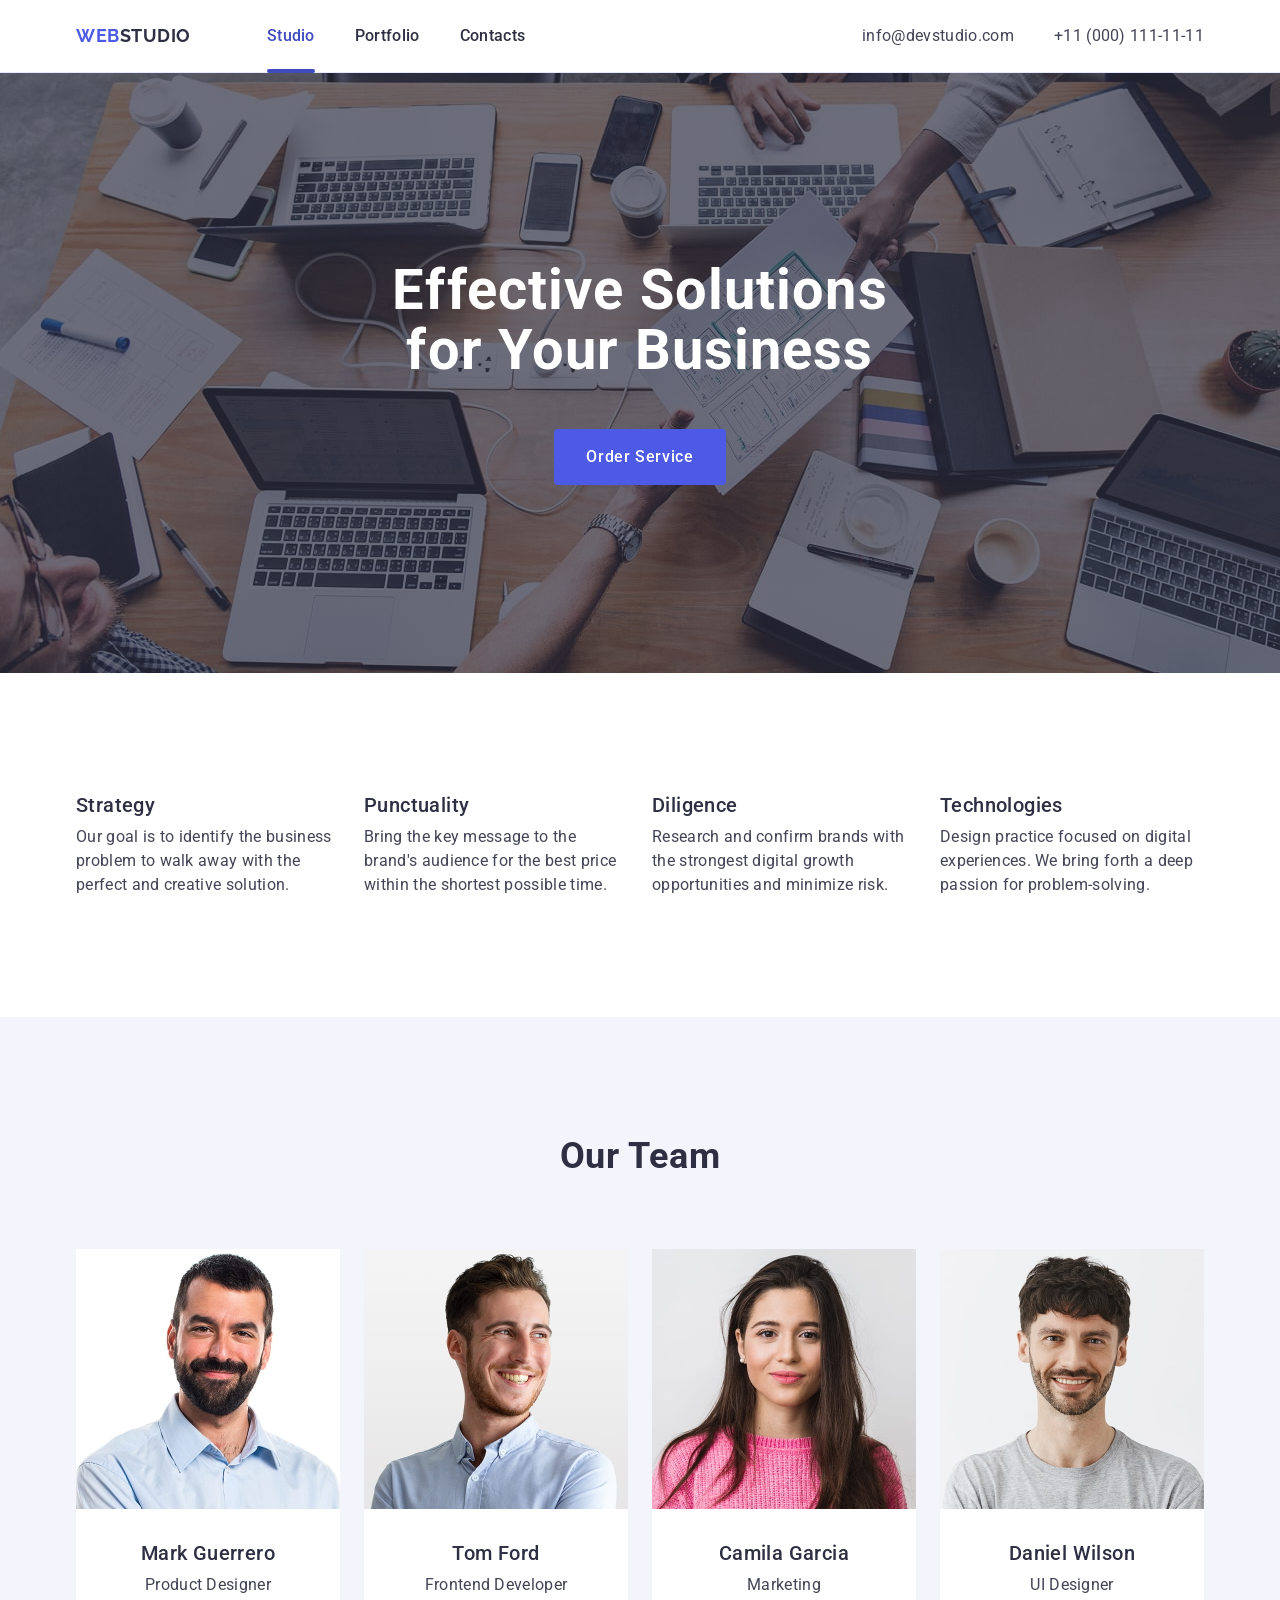
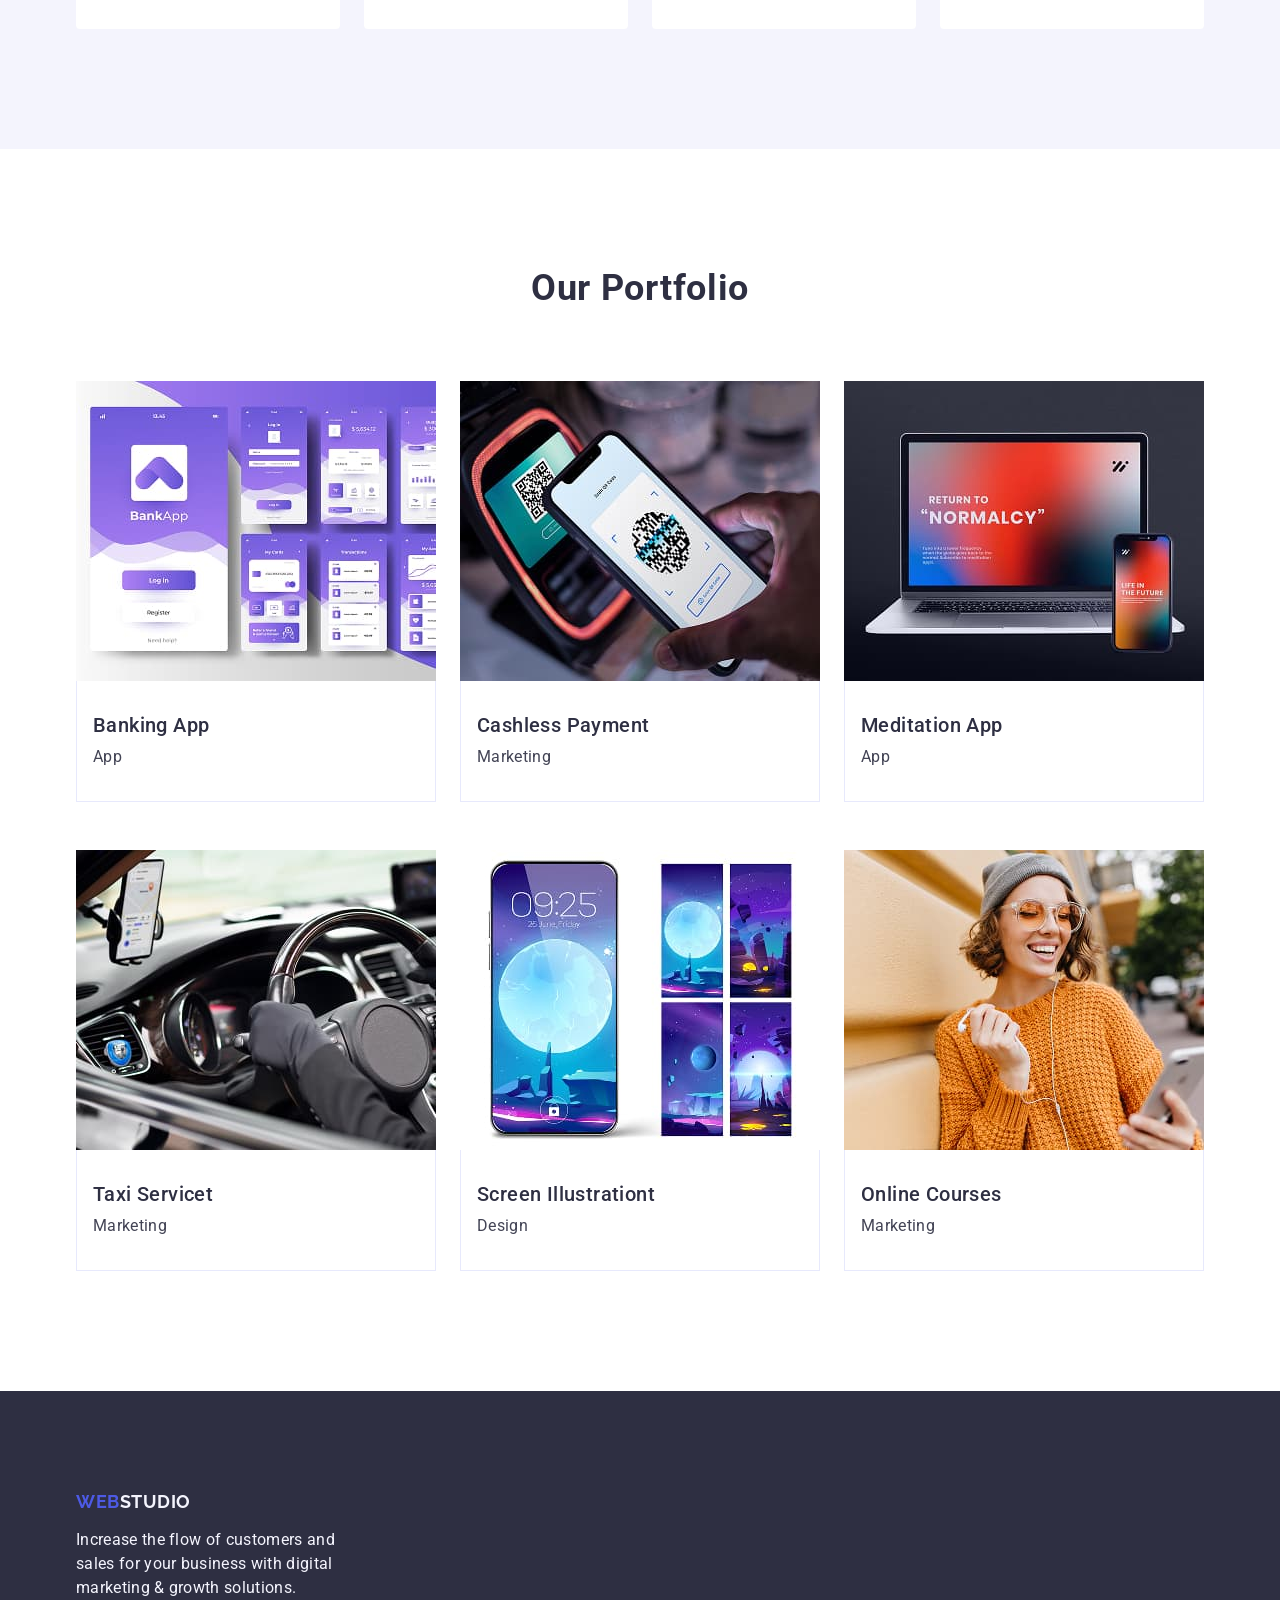
==== index.html @ ba32d8e4 "fix: real trigger for build" ====
<!doctype html>
<html lang="en">
  <head>
    <meta charset="UTF-8" />
    <meta name="viewport" content="width=device-width, initial-scale=1.0" />
    <title>WebStudio</title>
    <!-- modern-normalize -->
    <link
      rel="stylesheet"
      href="https://cdnjs.cloudflare.com/ajax/libs/modern-normalize/3.0.1/modern-normalize.min.css"
      integrity="sha512-q6WgHqiHlKyOqslT/lgBgodhd03Wp4BEqKeW6nNtlOY4quzyG3VoQKFrieaCeSnuVseNKRGpGeDU3qPmabCANg=="
      crossorigin="anonymous"
      referrerpolicy="no-referrer"
    />
    <!-- Fonts -->
    <link rel="preconnect" href="https://fonts.googleapis.com" />
    <link rel="preconnect" href="https://fonts.gstatic.com" crossorigin />
    <link
      href="https://fonts.googleapis.com/css2?family=Raleway:wght@700&family=Roboto:wght@400;500;700&display=swap"
      rel="stylesheet"
    />
    <!-- Our styles -->
    <link rel="stylesheet" href="./css/styles.css" />
  </head>
  <body>
    <!-- PAGE HEADER -->
    <header class="page-header">
      <div class="container header-container">
        <nav class="header-nav">
          <a class="logo header-logo" href="./index.html"
            >Web<span class="logo-part">Studio</span></a
          >
          <ul class="nav-list">
            <li class="nav-item">
              <a class="nav-link current" href="./index.html">Studio</a>
            </li>
            <li class="nav-item">
              <a class="nav-link" href="">Portfolio</a>
            </li>
            <li class="nav-item"><a class="nav-link" href="">Contacts</a></li>
          </ul>
        </nav>

        <address class="contacts">
          <ul class="contacts-list">
            <li class="contacts-item">
              <a class="contacts-link" href="mailto:info@devstudio.com"
                >info@devstudio.com</a
              >
            </li>
            <li class="contacts-item">
              <a class="contacts-link" href="tel:+110001111111"
                >+11 (000) 111-11-11</a
              >
            </li>
          </ul>
        </address>
      </div>
    </header>
    <!-- MAIN SECTION -->
    <main>
      <!-- HERO SECTION -->
      <section class="hero">
        <div class="container">
          <h1 class="main-title">Effective Solutions for Your Business</h1>
          <button class="hero-btn" type="button">Order Service</button>
        </div>
      </section>
      <!-- BENEFITS SECTION -->
      <section class="section benefits">
        <div class="container">
          <h2 class="visually-hidden">Our benefits</h2>
          <ul class="benefits-list">
            <li class="benefits-item">
              <div class="bnf-box"></div>
              <h3 class="section-subtitle">Strategy</h3>
              <p class="benefits-desc">
                Our goal is to identify the business problem to walk away with
                the perfect and creative solution.
              </p>
            </li>
            <li class="benefits-item">
              <h3 class="section-subtitle">Punctuality</h3>
              <p class="benefits-desc">
                Bring the key message to the brand's audience for the best price
                within the shortest possible time.
              </p>
            </li>
            <li class="benefits-item">
              <h3 class="section-subtitle">Diligence</h3>
              <p class="benefits-desc">
                Research and confirm brands with the strongest digital growth
                opportunities and minimize risk.
              </p>
            </li>
            <li class="benefits-item">
              <h3 class="section-subtitle">Technologies</h3>
              <p class="benefits-desc">
                Design practice focused on digital experiences. We bring forth a
                deep passion for problem-solving.
              </p>
            </li>
          </ul>
        </div>
      </section>
      <!-- TEAM SECTION -->
      <section class="section team">
        <div class="container">
          <h2 class="section-title">Our Team</h2>
          <ul class="team-list">
            <li class="team-item">
              <img
                src="./images/team/mark-guerrero.jpg"
                alt="Mark Guerrero avatar"
                width="264"
                height="260"
              />
              <div class="team-content">
                <h3 class="section-subtitle">Mark Guerrero</h3>
                <p class="team-desc">Product Designer</p>
              </div>
            </li>
            <li class="team-item">
              <img
                src="./images/team/tom-ford.jpg"
                alt="Tom Ford avatar"
                width="264"
                height="260"
              />
              <div class="team-content">
                <h3 class="section-subtitle">Tom Ford</h3>
                <p class="team-desc">Frontend Developer</p>
              </div>
            </li>
            <li class="team-item">
              <img
                src="./images/team/camila-garcia.jpg"
                alt="Camila Garcia avatar"
                width="264"
                height="260"
              />
              <div class="team-content">
                <h3 class="section-subtitle">Camila Garcia</h3>
                <p class="team-desc">Marketing</p>
              </div>
            </li>
            <li class="team-item">
              <img
                src="./images/team/daniel-wilson.jpg"
                alt="Daniel Wilson avatar"
                width="264"
                height="260"
              />
              <div class="team-content">
                <h3 class="section-subtitle">Daniel Wilson</h3>
                <p class="team-desc">UI Designer</p>
              </div>
            </li>
          </ul>
        </div>
      </section>
      <!-- PORTFOLIO SECTION -->
      <section class="section portfolio" id="portfolio">
        <div class="container">
          <h2 class="section-title">Our Portfolio</h2>
          <ul class="portfolio-list">
            <li class="portfolio-item">
              <img
                src="./images/portfolio/banking.jpg"
                alt="Banking App"
                width="360"
                height="300"
              />
              <div class="portfolio-content">
                <h3 class="section-subtitle">Banking App</h3>
                <p class="portfolio-desc">App</p>
              </div>
            </li>
            <li class="portfolio-item">
              <img
                src="./images/portfolio/cashless.jpg"
                alt="Cashless Payment"
                width="360"
                height="300"
              />
              <div class="portfolio-content">
                <h3 class="section-subtitle">Cashless Payment</h3>
                <p class="portfolio-desc">Marketing</p>
              </div>
            </li>
            <li class="portfolio-item">
              <img
                src="./images/portfolio/meditation.jpg"
                alt="Meditation App"
                width="360"
                height="300"
              />
              <div class="portfolio-content">
                <h3 class="section-subtitle">Meditation App</h3>
                <p class="portfolio-desc">App</p>
              </div>
            </li>
            <li class="portfolio-item">
              <img
                src="./images/portfolio/taxi.jpg"
                alt="Taxi Service"
                width="360"
                height="300"
              />
              <div class="portfolio-content">
                <h3 class="section-subtitle">Taxi Servicet</h3>
                <p class="portfolio-desc">Marketing</p>
              </div>
            </li>
            <li class="portfolio-item">
              <img
                src="./images/portfolio/screen.jpg"
                alt="Screen Illustrations"
                width="360"
                height="300"
              />
              <div class="portfolio-content">
                <h3 class="section-subtitle">Screen Illustrationt</h3>
                <p class="portfolio-desc">Design</p>
              </div>
            </li>
            <li class="portfolio-item">
              <img
                src="./images/portfolio/online.jpg"
                alt="Online Courses"
                width="360"
                height="300"
              />
              <div class="portfolio-content">
                <h3 class="section-subtitle">Online Courses</h3>
                <p class="portfolio-desc">Marketing</p>
              </div>
            </li>
          </ul>
        </div>
      </section>
    </main>
    <footer class="page-footer">
      <div class="container">
        <a class="logo footer-logo" href="./index.html"
          >Web<span class="logo-part">Studio</span></a
        >
        <p class="footer-desc">
          Increase the flow of customers and sales for your business with
          digital marketing & growth solutions.
        </p>
      </div>
    </footer>
  </body>
</html>
---- css/styles.css ----
/* ======== VARIABLES ======== */
:root {
  --primary-font: 'Roboto', sans-serif;
  --logo-font: 'Raleway', sans-serif;
  --primary-white-color: #fff;
  --primary-black-color: #434455;
  --secondary-black-color: #2e2f42;
  --primary-accent-color: #404bbf;
}

/* ======== /VARIABLES ======== */

/* ======== COMMON / reset STYLES ======== */
body {
  font-family: var(--primary-font);
  color: var(--primary-black-color);
  background-color: var(--primary-white-color);
  line-height: 1.5;
  letter-spacing: 0.02em;
}

ul,
ol {
  list-style-type: none;
  margin: 0;
  padding: 0;
}

h1,
h2,
h3,
h4,
h5,
h6,
p {
  margin: 0;
}

a {
  text-decoration: none;
}

button {
  cursor: pointer;
}

.container {
  max-width: 1158px;
  padding: 0 15px;
  margin: 0 auto;
}

.section {
  padding: 120px 0;
}

.visually-hidden {
  position: absolute;
  width: 1px;
  height: 1px;
  margin: -1px;
  border: 0;
  padding: 0;

  white-space: nowrap;
  clip-path: inset(100%);
  clip: rect(0 0 0 0);
  overflow: hidden;
}

.section-subtitle {
  margin-bottom: 8px;
  font-weight: 500;
  font-size: 20px;
  line-height: 1.2;
  letter-spacing: 0.02em;
  color: var(--secondary-black-color);
}

.benefits-desc,
.team-desc,
.portfolio-desc {
  font-size: 16px;
  color: var(--primary-black-color);
}

.section-title {
  margin-bottom: 72px;
  font-weight: 700;
  font-size: 36px;
  line-height: 1.11;
  letter-spacing: 0.02em;
  text-align: center;
  text-transform: capitalize;
  color: var(--secondary-black-color);
}
/* ======== /COMMON STYLES ======== */

/* ======== HEADER STYLES ======== */
.page-header {
  border-bottom: 1px solid #e7e9fc;
  box-shadow:
    0 1px 6px 0 rgba(46, 47, 66, 0.08),
    0 1px 1px 0 rgba(46, 47, 66, 0.16),
    0 2px 1px 0 rgba(46, 47, 66, 0.08);
}

.header-container {
  display: flex;
  align-items: center;
}

.header-nav {
  display: flex;
  align-items: center;
}

.logo {
  font-family: var(--logo-font);
  font-weight: 700;
  font-size: 18px;
  line-height: 1.17;
  letter-spacing: 0.03em;
  text-transform: uppercase;
  color: #4d5ae5;
}

.header-logo {
  padding: 24px 0;
  margin-right: 76px;
}

.header-logo .logo-part {
  color: var(--secondary-black-color);
}

.nav-list {
  display: flex;
  align-items: center;
  gap: 40px;
}

.nav-link {
  display: block;
  padding: 24px 0;
  font-weight: 500;
  font-size: 16px;
  color: var(--secondary-black-color);
  transition: color 250ms cubic-bezier(0.4, 0, 0.2, 1);
}

.nav-link.current {
  position: relative;
}

.nav-link.current::after {
  content: ''; 
  position: absolute;
  left: 0;
  bottom: -1px;
  width: 100%;
  height: 4px;
  border-radius: 2px; 
  background-color: var(--primary-accent-color);
}

.contacts {
  font-style: normal;
  margin-left: auto;
}

.contacts-list {
  display: flex;
  align-items: center;
  gap: 40px;
}

.contacts-link {
  display: block;
  padding: 24px 0;
  font-size: 16px;
  color: var(--primary-black-color);
  transition: color 250ms cubic-bezier(0.4, 0, 0.2, 1);
}

.nav-link:hover,
.nav-link:focus,
.contacts-link:hover,
.contacts-link:focus,
.nav-link.current {
  color: var(--primary-accent-color);
}
/* ======== /HEADER STYLES ======== */

/* ======== HERO SECTION ======== */
.hero {
  max-width: 1440px;
  height: 600px;
  margin-left: auto;
  margin-right: auto;
  padding: 188px 0; 
  background-image: linear-gradient(
    to right,
    rgba(46, 47, 66, 0.7),
    rgba(46, 47, 66, 0.7)
  ),
  url("../images/hero/hr-box-opt.jpg");
  /* background-color: var(--secondary-black-color); */
}

.main-title {
  max-width: 496px;
  margin: 0 auto 48px auto;
  text-align: center;
  font-weight: 700;
  font-size: 56px;
  line-height: 1.07;
  letter-spacing: 0.02em;
  color: var(--primary-white-color);
}

.hero-btn {
  display: block;
  min-width: 169px;
  padding: 16px 32px;
  border: none;
  border-radius: 4px;
  margin: 0 auto;
  font-weight: 500;
  font-size: 16px;
  line-height: 1.5;
  letter-spacing: 0.04em;
  color: var(--primary-white-color);
  background-color: #4d5ae5;
}

.hero-btn:hover,
.hero-btn:focus {
  background-color: var(--primary-accent-color);
  box-shadow: 0 4px 4px 0 rgba(0, 0, 0, 0.15);
}
/* ======== /HERO SECTION ======== */

/* ======== BENEFITS SECTION ======== */
.benefits-list {
  display: flex;
  gap: 24px;
}

.benefits-item {
  width: calc((100% - 3 * 24px) / 4);
}

/* ======== /BENEFITS SECTION ======== */

/* ======== TEAM SECTION ======== */
.team {
  background-color: #f4f4fd;
}

.team-list {
  display: flex;
  gap: 24px;
}

.team-item {
  width: calc((100% - 3 * 24px) / 4);
  border-radius: 0 0 4px 4px;
  background-color: var(--primary-white-color);
}

.team-item img {
  display: block;
}

.team-content {
  padding: 32px 0px;
  text-align: center;
}

/* ======== /TEAM SECTION ======== */

/* ======== PORTFOLIO SECTION ======== */
.portfolio-list {
  display: flex;
  flex-wrap: wrap;
  gap: 48px 24px;
}

.portfolio-item {
  width: calc((100% - 2 * 24px) / 3);
}

.portfolio-item img {
  display: block;
}

.portfolio-content {
  border-bottom: 1px solid #e7e9fc;
  border-left: 1px solid #e7e9fc;
  border-right: 1px solid #e7e9fc;
  padding: 32px 16px;
}
/* ======== /PORTFOLIO SECTION ======== */

/* ======== PAGE FOOTER ======== */
.page-footer {
  padding: 100px 0;
  background-color: var(--secondary-black-color);
}

.footer-logo {
  display: inline-block;
  margin-bottom: 16px;
}

.footer-logo .logo-part {
  color: #f4f4fd;
}

.footer-desc {
  max-width: 264px;
  font-weight: 400;
  font-size: 16px;
  color: #f4f4fd;
}
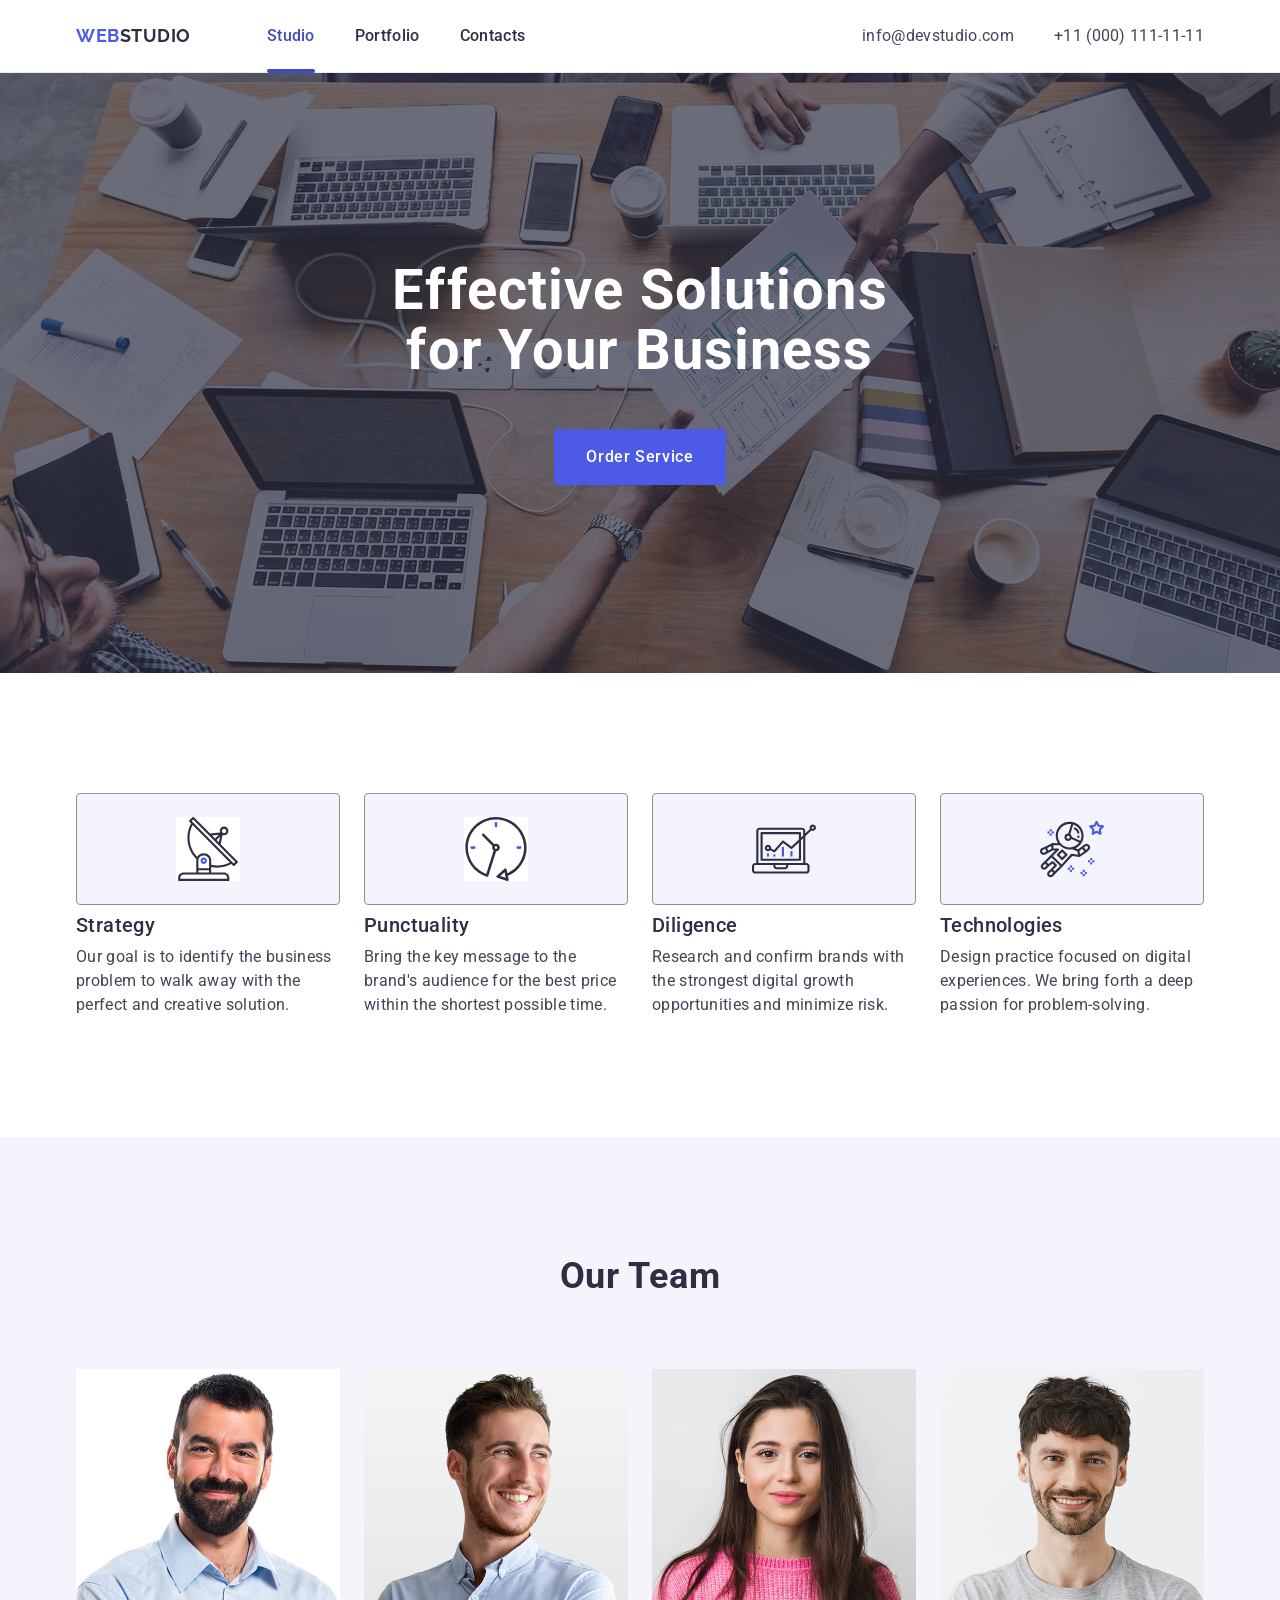
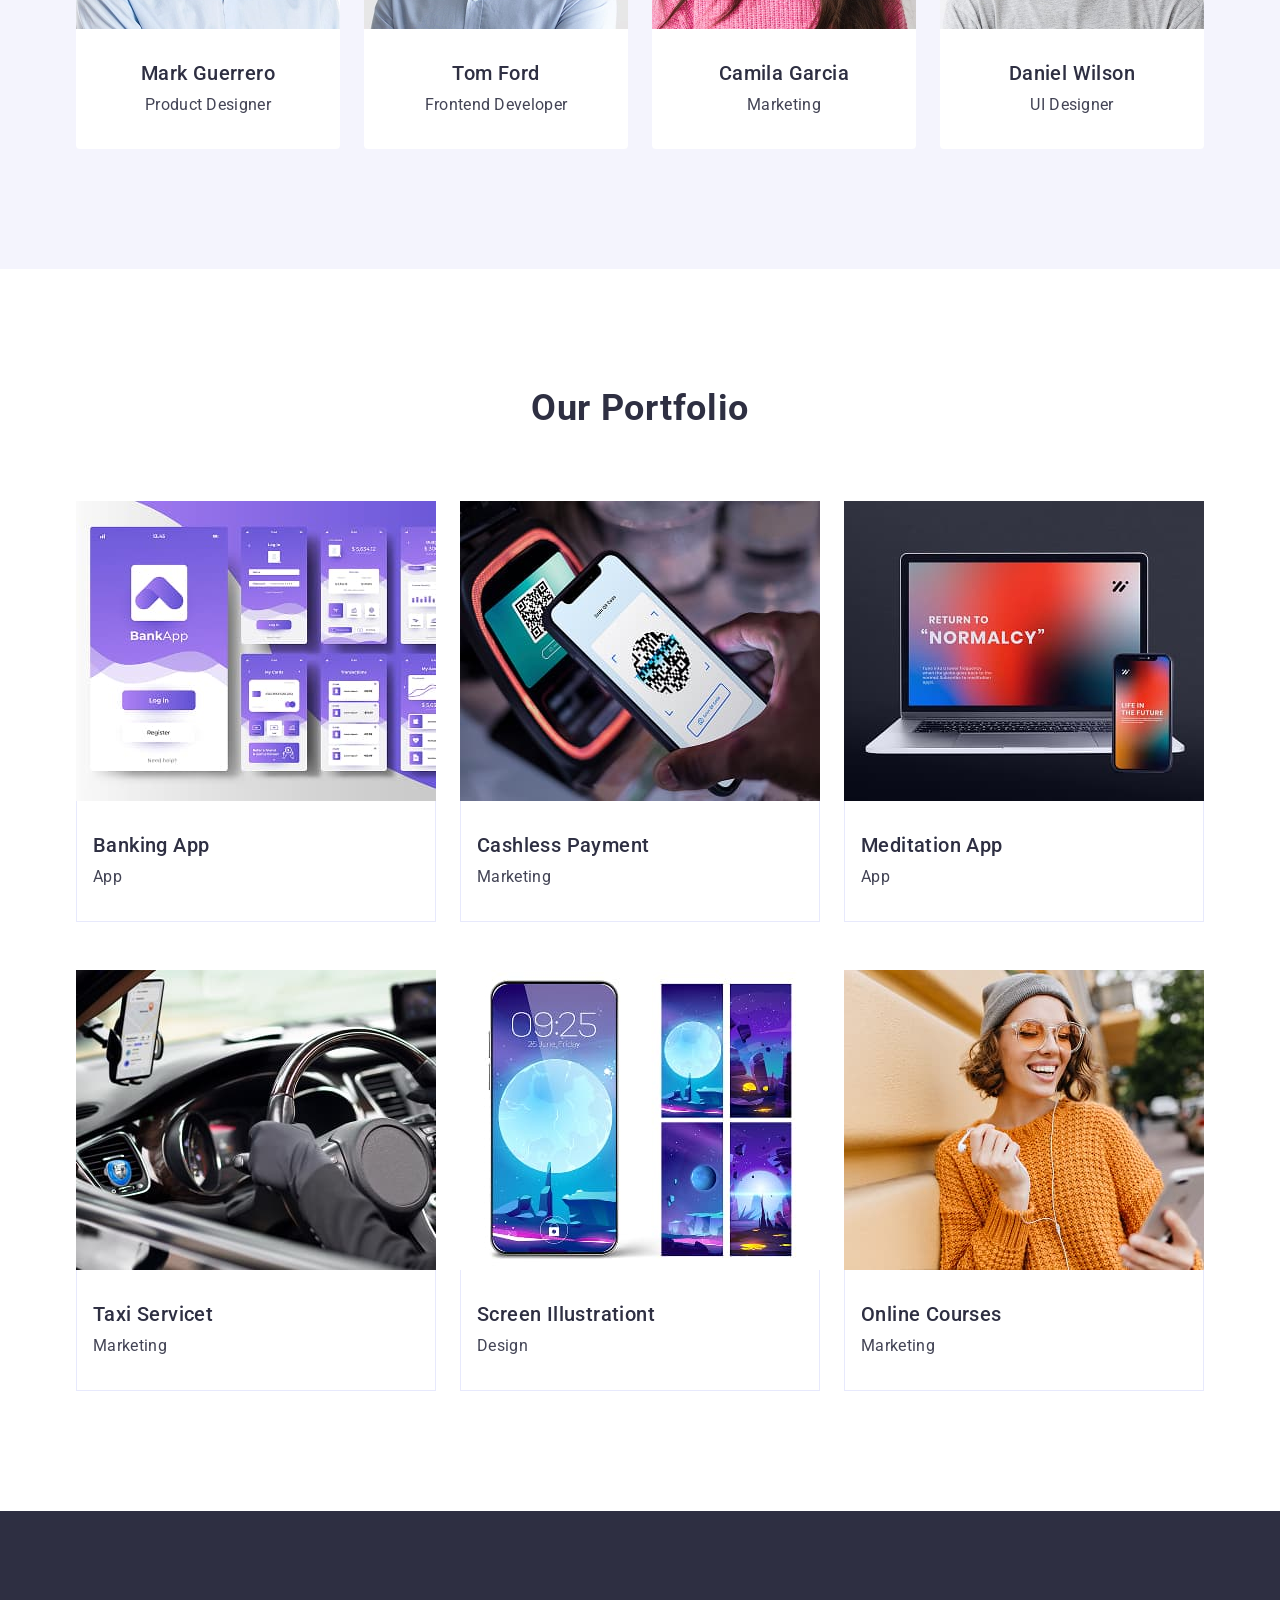
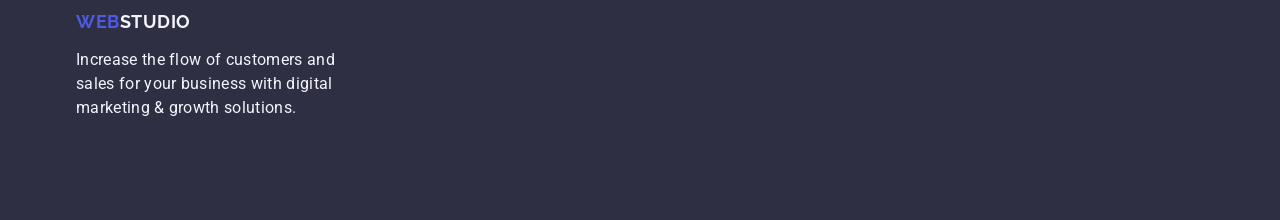
==== commit 0fe03aaa: "feat: add benefits icons" ====
--- a/index.html
+++ b/index.html
@@ -72,7 +72,11 @@
           <h2 class="visually-hidden">Our benefits</h2>
           <ul class="benefits-list">
             <li class="benefits-item">
-              <div class="bnf-box"></div>
+              <div class="bnf-box">
+                <svg class="bnf-icon" width="64" height="64">
+                  <use href="./images/icons/icons.svg#icon-antenna"></use>
+                </svg>
+              </div>
               <h3 class="section-subtitle">Strategy</h3>
               <p class="benefits-desc">
                 Our goal is to identify the business problem to walk away with
@@ -80,6 +84,11 @@
               </p>
             </li>
             <li class="benefits-item">
+              <div class="bnf-box">
+                <svg class="bnf-icon" width="64" height="64">
+                  <use href="./images/icons/icons.svg#icon-clock"></use>
+                </svg>
+              </div>
               <h3 class="section-subtitle">Punctuality</h3>
               <p class="benefits-desc">
                 Bring the key message to the brand's audience for the best price
@@ -87,6 +96,11 @@
               </p>
             </li>
             <li class="benefits-item">
+              <div class="bnf-box">
+                <svg class="bnf-icon" width="64" height="64">
+                  <use href="./images/icons/icons.svg#icon-diagram"></use>
+                </svg>
+              </div>
               <h3 class="section-subtitle">Diligence</h3>
               <p class="benefits-desc">
                 Research and confirm brands with the strongest digital growth
@@ -94,6 +108,11 @@
               </p>
             </li>
             <li class="benefits-item">
+              <div class="bnf-box">
+                <svg class="bnf-icon" width="64" height="64">
+                  <use href="./images/icons/icons.svg#icon-astronaut"></use>
+                </svg>
+              </div>
               <h3 class="section-subtitle">Technologies</h3>
               <p class="benefits-desc">
                 Design practice focused on digital experiences. We bring forth a
--- a/css/styles.css
+++ b/css/styles.css
@@ -154,13 +154,13 @@
 }
 
 .nav-link.current::after {
-  content: ''; 
+  content: '';
   position: absolute;
   left: 0;
   bottom: -1px;
   width: 100%;
   height: 4px;
-  border-radius: 2px; 
+  border-radius: 2px;
   background-color: var(--primary-accent-color);
 }
 
@@ -198,13 +198,10 @@
   height: 600px;
   margin-left: auto;
   margin-right: auto;
-  padding: 188px 0; 
-  background-image: linear-gradient(
-    to right,
-    rgba(46, 47, 66, 0.7),
-    rgba(46, 47, 66, 0.7)
-  ),
-  url("../images/hero/hr-box-opt.jpg");
+  padding: 188px 0;
+  background-image:
+    linear-gradient(to right, rgba(46, 47, 66, 0.7), rgba(46, 47, 66, 0.7)),
+    url('../images/hero/hr-box-opt.jpg');
   /* background-color: var(--secondary-black-color); */
 }
 
@@ -251,6 +248,17 @@
   width: calc((100% - 3 * 24px) / 4);
 }
 
+.bnf-box {
+  display: flex;
+  justify-content: center;
+  align-items: center;
+  height: 112px;
+  margin-bottom: 8px;
+  background-color: #f4f4fd;
+  border: 1px solid #8e8f99;
+  border-radius: 4px;
+}
+
 /* ======== /BENEFITS SECTION ======== */
 
 /* ======== TEAM SECTION ======== */
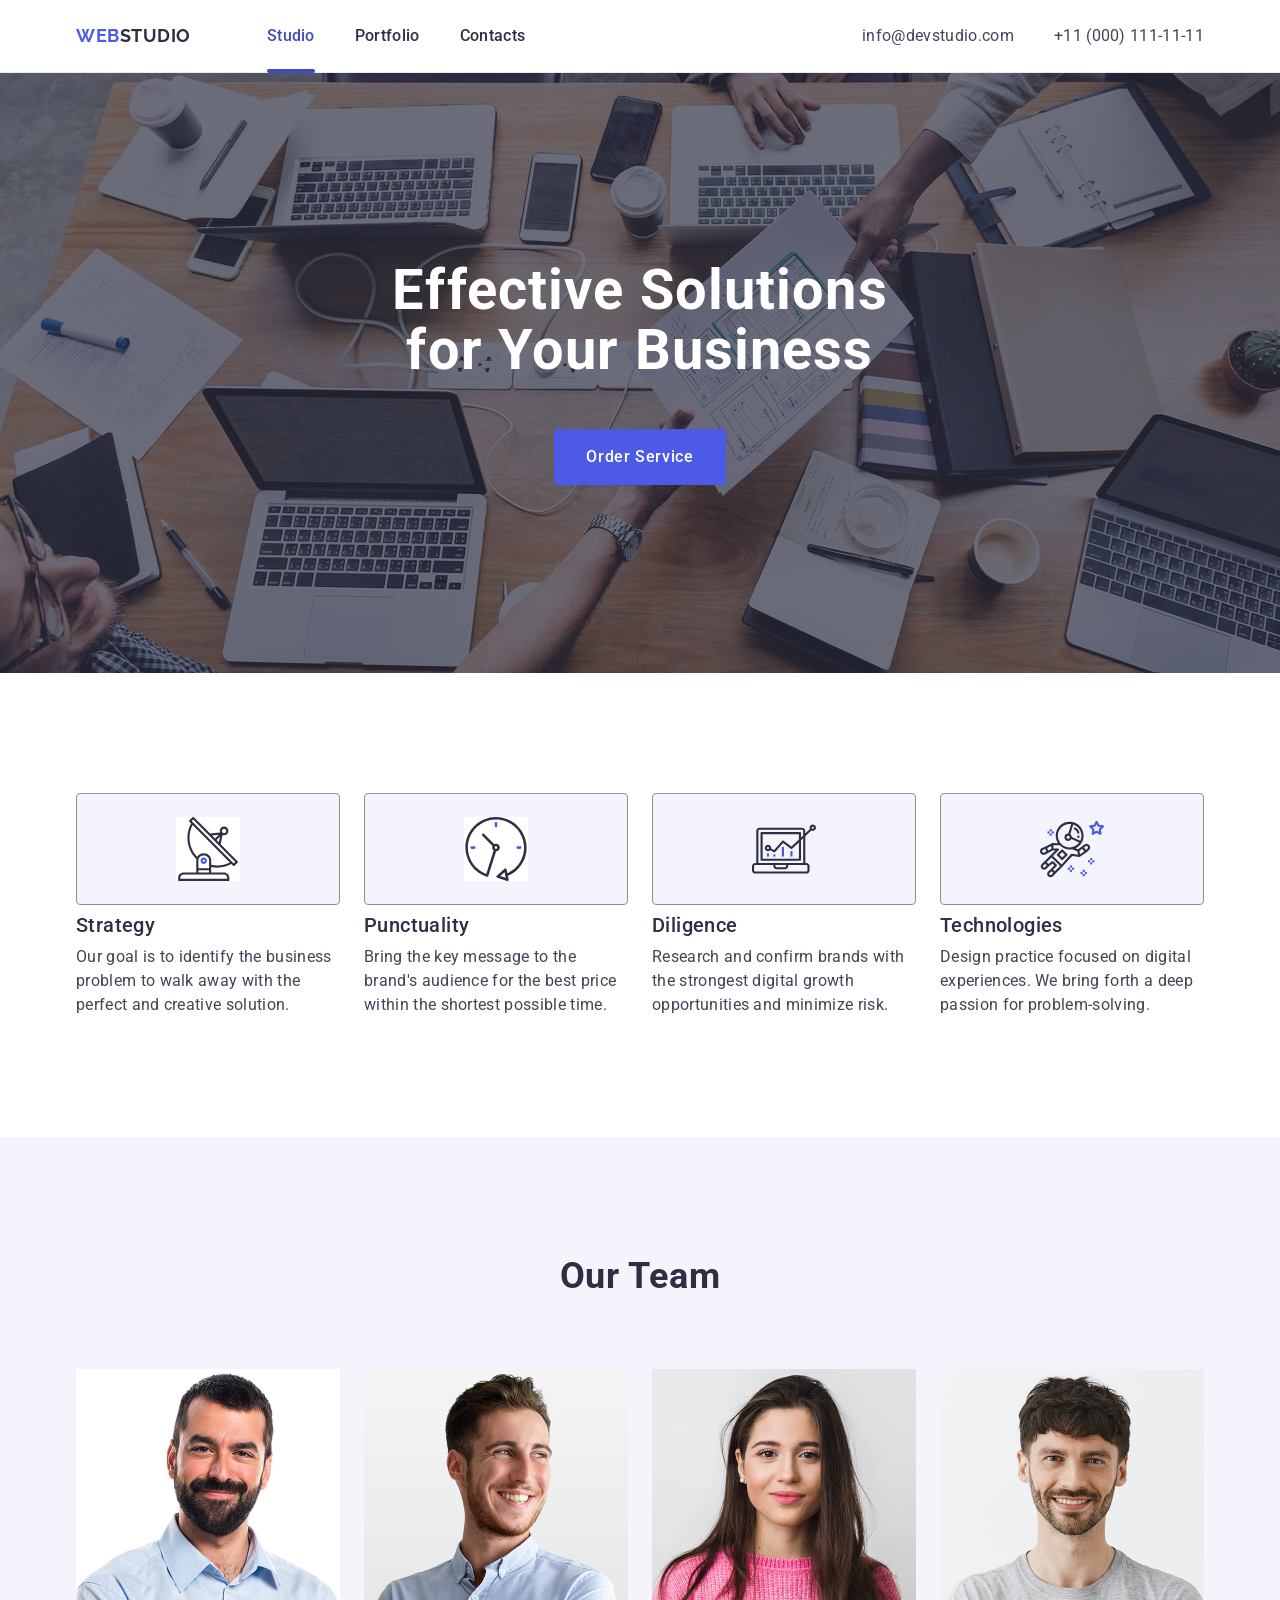
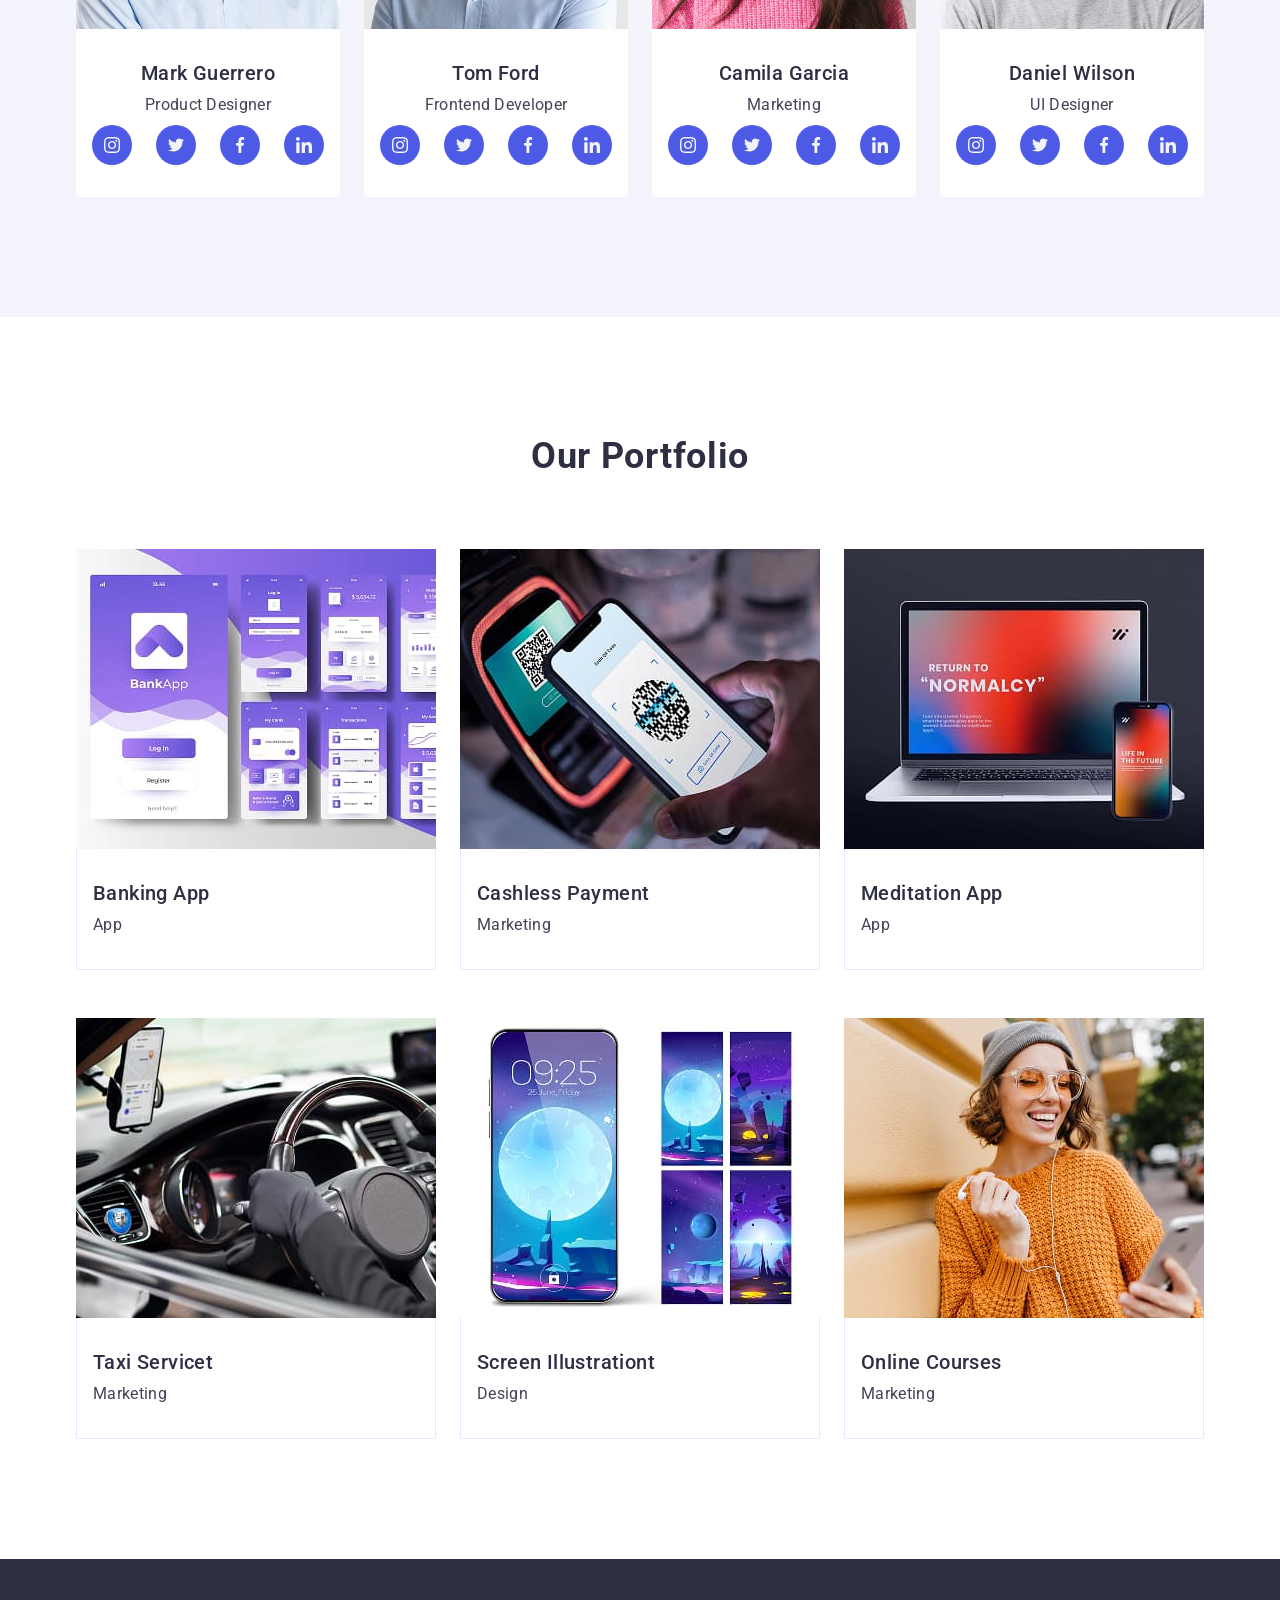
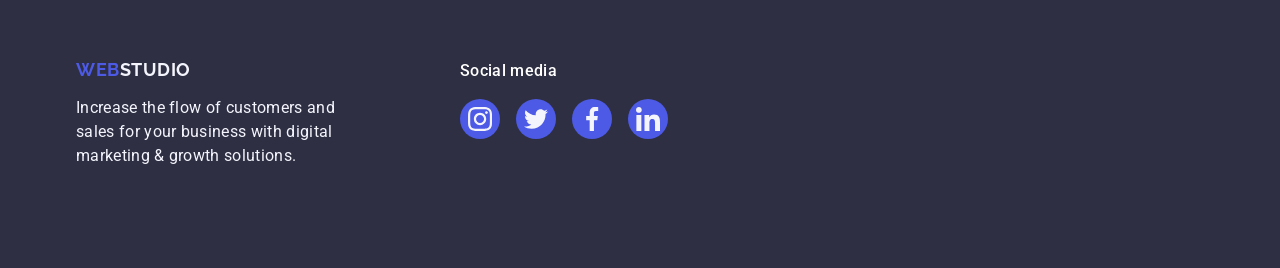
==== commit 8817d55d: "feat: add team footer social links" ====
--- a/index.html
+++ b/index.html
@@ -137,6 +137,64 @@
               <div class="team-content">
                 <h3 class="section-subtitle">Mark Guerrero</h3>
                 <p class="team-desc">Product Designer</p>
+                <!-- social list -->
+                <ul class="tm-list">
+                  <!-- social-item -->
+                  <li class="tm-item">
+                    <a
+                      class="tm-item-link"
+                      href=""
+                      target="_blank"
+                      rel="noopener no-referrer"
+                      aria-label="instagram"
+                      ><svg class="tm-icon" width="16" height="16">
+                        <use
+                          href="./images/icons/icons.svg#icon-instagram"
+                        ></use>
+                      </svg>
+                    </a>
+                  </li>
+                  <li class="tm-item">
+                    <a
+                      class="tm-item-link"
+                      href=""
+                      target="_blank"
+                      rel="noopener no-referrer"
+                      aria-label="twitter"
+                      ><svg class="tm-icon" width="16" height="16">
+                        <use href="./images/icons/icons.svg#icon-twitter"></use>
+                      </svg>
+                    </a>
+                  </li>
+                  <li class="tm-item">
+                    <a
+                      class="tm-item-link"
+                      href=""
+                      target="_blank"
+                      rel="noopener no-referrer"
+                      aria-label="facebook"
+                      ><svg class="tm-icon" width="16" height="16">
+                        <use
+                          href="./images/icons/icons.svg#icon-facebook"
+                        ></use>
+                      </svg>
+                    </a>
+                  </li>
+                  <li class="tm-item">
+                    <a
+                      class="tm-item-link"
+                      href=""
+                      target="_blank"
+                      rel="noopener no-referrer"
+                      aria-label="linkedin"
+                      ><svg class="tm-icon" width="16" height="16">
+                        <use
+                          href="./images/icons/icons.svg#icon-linkedin"
+                        ></use>
+                      </svg>
+                    </a>
+                  </li>
+                </ul>
               </div>
             </li>
             <li class="team-item">
@@ -149,6 +207,64 @@
               <div class="team-content">
                 <h3 class="section-subtitle">Tom Ford</h3>
                 <p class="team-desc">Frontend Developer</p>
+                <!-- social list -->
+                <ul class="tm-list">
+                  <!-- social-item -->
+                  <li class="tm-item">
+                    <a
+                      class="tm-item-link"
+                      href=""
+                      target="_blank"
+                      rel="noopener no-referrer"
+                      aria-label="instagram"
+                      ><svg class="tm-icon" width="16" height="16">
+                        <use
+                          href="./images/icons/icons.svg#icon-instagram"
+                        ></use>
+                      </svg>
+                    </a>
+                  </li>
+                  <li class="tm-item">
+                    <a
+                      class="tm-item-link"
+                      href=""
+                      target="_blank"
+                      rel="noopener no-referrer"
+                      aria-label="twitter"
+                      ><svg class="tm-icon" width="16" height="16">
+                        <use href="./images/icons/icons.svg#icon-twitter"></use>
+                      </svg>
+                    </a>
+                  </li>
+                  <li class="tm-item">
+                    <a
+                      class="tm-item-link"
+                      href=""
+                      target="_blank"
+                      rel="noopener no-referrer"
+                      aria-label="facebook"
+                      ><svg class="tm-icon" width="16" height="16">
+                        <use
+                          href="./images/icons/icons.svg#icon-facebook"
+                        ></use>
+                      </svg>
+                    </a>
+                  </li>
+                  <li class="tm-item">
+                    <a
+                      class="tm-item-link"
+                      href=""
+                      target="_blank"
+                      rel="noopener no-referrer"
+                      aria-label="linkedin"
+                      ><svg class="tm-icon" width="16" height="16">
+                        <use
+                          href="./images/icons/icons.svg#icon-linkedin"
+                        ></use>
+                      </svg>
+                    </a>
+                  </li>
+                </ul>
               </div>
             </li>
             <li class="team-item">
@@ -161,6 +277,64 @@
               <div class="team-content">
                 <h3 class="section-subtitle">Camila Garcia</h3>
                 <p class="team-desc">Marketing</p>
+                <!-- social list -->
+                <ul class="tm-list">
+                  <!-- social-item -->
+                  <li class="tm-item">
+                    <a
+                      class="tm-item-link"
+                      href=""
+                      target="_blank"
+                      rel="noopener no-referrer"
+                      aria-label="instagram"
+                      ><svg class="tm-icon" width="16" height="16">
+                        <use
+                          href="./images/icons/icons.svg#icon-instagram"
+                        ></use>
+                      </svg>
+                    </a>
+                  </li>
+                  <li class="tm-item">
+                    <a
+                      class="tm-item-link"
+                      href=""
+                      target="_blank"
+                      rel="noopener no-referrer"
+                      aria-label="twitter"
+                      ><svg class="tm-icon" width="16" height="16">
+                        <use href="./images/icons/icons.svg#icon-twitter"></use>
+                      </svg>
+                    </a>
+                  </li>
+                  <li class="tm-item">
+                    <a
+                      class="tm-item-link"
+                      href=""
+                      target="_blank"
+                      rel="noopener no-referrer"
+                      aria-label="facebook"
+                      ><svg class="tm-icon" width="16" height="16">
+                        <use
+                          href="./images/icons/icons.svg#icon-facebook"
+                        ></use>
+                      </svg>
+                    </a>
+                  </li>
+                  <li class="tm-item">
+                    <a
+                      class="tm-item-link"
+                      href=""
+                      target="_blank"
+                      rel="noopener no-referrer"
+                      aria-label="linkedin"
+                      ><svg class="tm-icon" width="16" height="16">
+                        <use
+                          href="./images/icons/icons.svg#icon-linkedin"
+                        ></use>
+                      </svg>
+                    </a>
+                  </li>
+                </ul>
               </div>
             </li>
             <li class="team-item">
@@ -173,6 +347,64 @@
               <div class="team-content">
                 <h3 class="section-subtitle">Daniel Wilson</h3>
                 <p class="team-desc">UI Designer</p>
+                <!-- social list -->
+                <ul class="tm-list">
+                  <!-- social-item -->
+                  <li class="tm-item">
+                    <a
+                      class="tm-item-link"
+                      href=""
+                      target="_blank"
+                      rel="noopener no-referrer"
+                      aria-label="instagram"
+                      ><svg class="tm-icon" width="16" height="16">
+                        <use
+                          href="./images/icons/icons.svg#icon-instagram"
+                        ></use>
+                      </svg>
+                    </a>
+                  </li>
+                  <li class="tm-item">
+                    <a
+                      class="tm-item-link"
+                      href=""
+                      target="_blank"
+                      rel="noopener no-referrer"
+                      aria-label="twitter"
+                      ><svg class="tm-icon" width="16" height="16">
+                        <use href="./images/icons/icons.svg#icon-twitter"></use>
+                      </svg>
+                    </a>
+                  </li>
+                  <li class="tm-item">
+                    <a
+                      class="tm-item-link"
+                      href=""
+                      target="_blank"
+                      rel="noopener no-referrer"
+                      aria-label="facebook"
+                      ><svg class="tm-icon" width="16" height="16">
+                        <use
+                          href="./images/icons/icons.svg#icon-facebook"
+                        ></use>
+                      </svg>
+                    </a>
+                  </li>
+                  <li class="tm-item">
+                    <a
+                      class="tm-item-link"
+                      href=""
+                      target="_blank"
+                      rel="noopener no-referrer"
+                      aria-label="linkedin"
+                      ><svg class="tm-icon" width="16" height="16">
+                        <use
+                          href="./images/icons/icons.svg#icon-linkedin"
+                        ></use>
+                      </svg>
+                    </a>
+                  </li>
+                </ul>
               </div>
             </li>
           </ul>
@@ -260,14 +492,73 @@
       </section>
     </main>
     <footer class="page-footer">
-      <div class="container">
-        <a class="logo footer-logo" href="./index.html"
-          >Web<span class="logo-part">Studio</span></a
-        >
-        <p class="footer-desc">
-          Increase the flow of customers and sales for your business with
-          digital marketing & growth solutions.
-        </p>
+      <div class="container footer-container">
+        <div class="footer-info">
+          <a class="logo footer-logo" href="./index.html"
+            >Web<span class="logo-part">Studio</span></a
+          >
+          <p class="footer-desc">
+            Increase the flow of customers and sales for your business with
+            digital marketing & growth solutions.
+          </p>
+        </div>
+        <div class="ft-social-media">
+          <p class="ft-social-title">Social media</p>
+          <ul class="ft-list">
+            <li class="ft-item">
+              <a
+                class="ft-item-link"
+                href=""
+                target="_blank"
+                rel="noopener no-referrer"
+                aria-label="Instagram"
+              >
+                <svg class="ft-icon" width="24" height="24">
+                  <use href="./images/icons/icons.svg#icon-instagram"></use>
+                </svg>
+              </a>
+            </li>
+            <li class="ft-item">
+              <a
+                class="ft-item-link"
+                href=""
+                target="_blank"
+                rel="noopener no-referrer"
+                aria-label="Twitter"
+              >
+                <svg class="ft-icon" width="24" height="24">
+                  <use href="./images/icons/icons.svg#icon-twitter"></use>
+                </svg>
+              </a>
+            </li>
+            <li class="ft-item">
+              <a
+                class="ft-item-link"
+                href=""
+                target="_blank"
+                rel="noopener no-referrer"
+                aria-label="Facebook"
+              >
+                <svg class="ft-icon" width="24" height="24">
+                  <use href="./images/icons/icons.svg#icon-facebook"></use>
+                </svg>
+              </a>
+            </li>
+            <li class="ft-item">
+              <a
+                class="ft-item-link"
+                href=""
+                target="_blank"
+                rel="noopener no-referrer"
+                aria-label="LinkedIn"
+              >
+                <svg class="ft-icon" width="24" height="24">
+                  <use href="./images/icons/icons.svg#icon-linkedin"></use>
+                </svg>
+              </a>
+            </li>
+          </ul>
+        </div>
       </div>
     </footer>
   </body>
--- a/css/styles.css
+++ b/css/styles.css
@@ -286,6 +286,42 @@
   text-align: center;
 }
 
+.tm-list {
+  display: flex;
+  justify-content: center;
+  gap: 24px;
+  margin-top: 8px;
+}
+
+.tm-item {
+  width: 40px;
+  height: 40px;
+}
+
+.tm-item-link {
+  width: 100%;
+  height: 100%;
+  background-color: #4d5ae5;
+  /* Основний синій колір */
+  border-radius: 50%;
+  /* Робимо круглу кнопку */
+  display: flex;
+  align-items: center;
+  justify-content: center;
+  transition: background-color 250ms cubic-bezier(0.4, 0, 0.2, 1);
+}
+
+.tm-item-link:hover,
+.tm-item-link:focus {
+  background-color: #404bbf;
+  /* Колір при наведенні */
+}
+
+.tm-icon {
+  fill: #f4f4fd;
+  /* Світлий колір самої іконки всередині кола */
+}
+
 /* ======== /TEAM SECTION ======== */
 
 /* ======== PORTFOLIO SECTION ======== */
@@ -317,6 +353,17 @@
   background-color: var(--secondary-black-color);
 }
 
+.footer-container {
+  display: flex;
+  align-items: baseline;
+  /* Вирівнювання по базовій лінії тексту */
+}
+
+.footer-info {
+  margin-right: 120px;
+  /* Відступ між описом та соцмережами */
+}
+
 .footer-logo {
   display: inline-block;
   margin-bottom: 16px;
@@ -332,3 +379,45 @@
   font-size: 16px;
   color: #f4f4fd;
 }
+
+/* Соціальні мережі у футері */
+
+.ft-social-title {
+  font-weight: 500;
+  font-size: 16px;
+  line-height: 1.5;
+  letter-spacing: 0.02em;
+  color: #ffffff;
+  margin-bottom: 16px;
+}
+
+.ft-list {
+  display: flex;
+  gap: 16px;
+}
+
+.ft-item {
+  width: 40px;
+  height: 40px;
+}
+
+.ft-item-link {
+  width: 100%;
+  height: 100%;
+  background-color: #4d5ae5;
+  border-radius: 50%;
+  display: flex;
+  align-items: center;
+  justify-content: center;
+  transition: background-color 250ms cubic-bezier(0.4, 0, 0.2, 1);
+}
+
+/* Специфічний колір для футера при наведенні */
+.ft-item-link:hover,
+.ft-item-link:focus {
+  background-color: #31d0aa;
+}
+
+.ft-icon {
+  fill: #f4f4fd;
+}
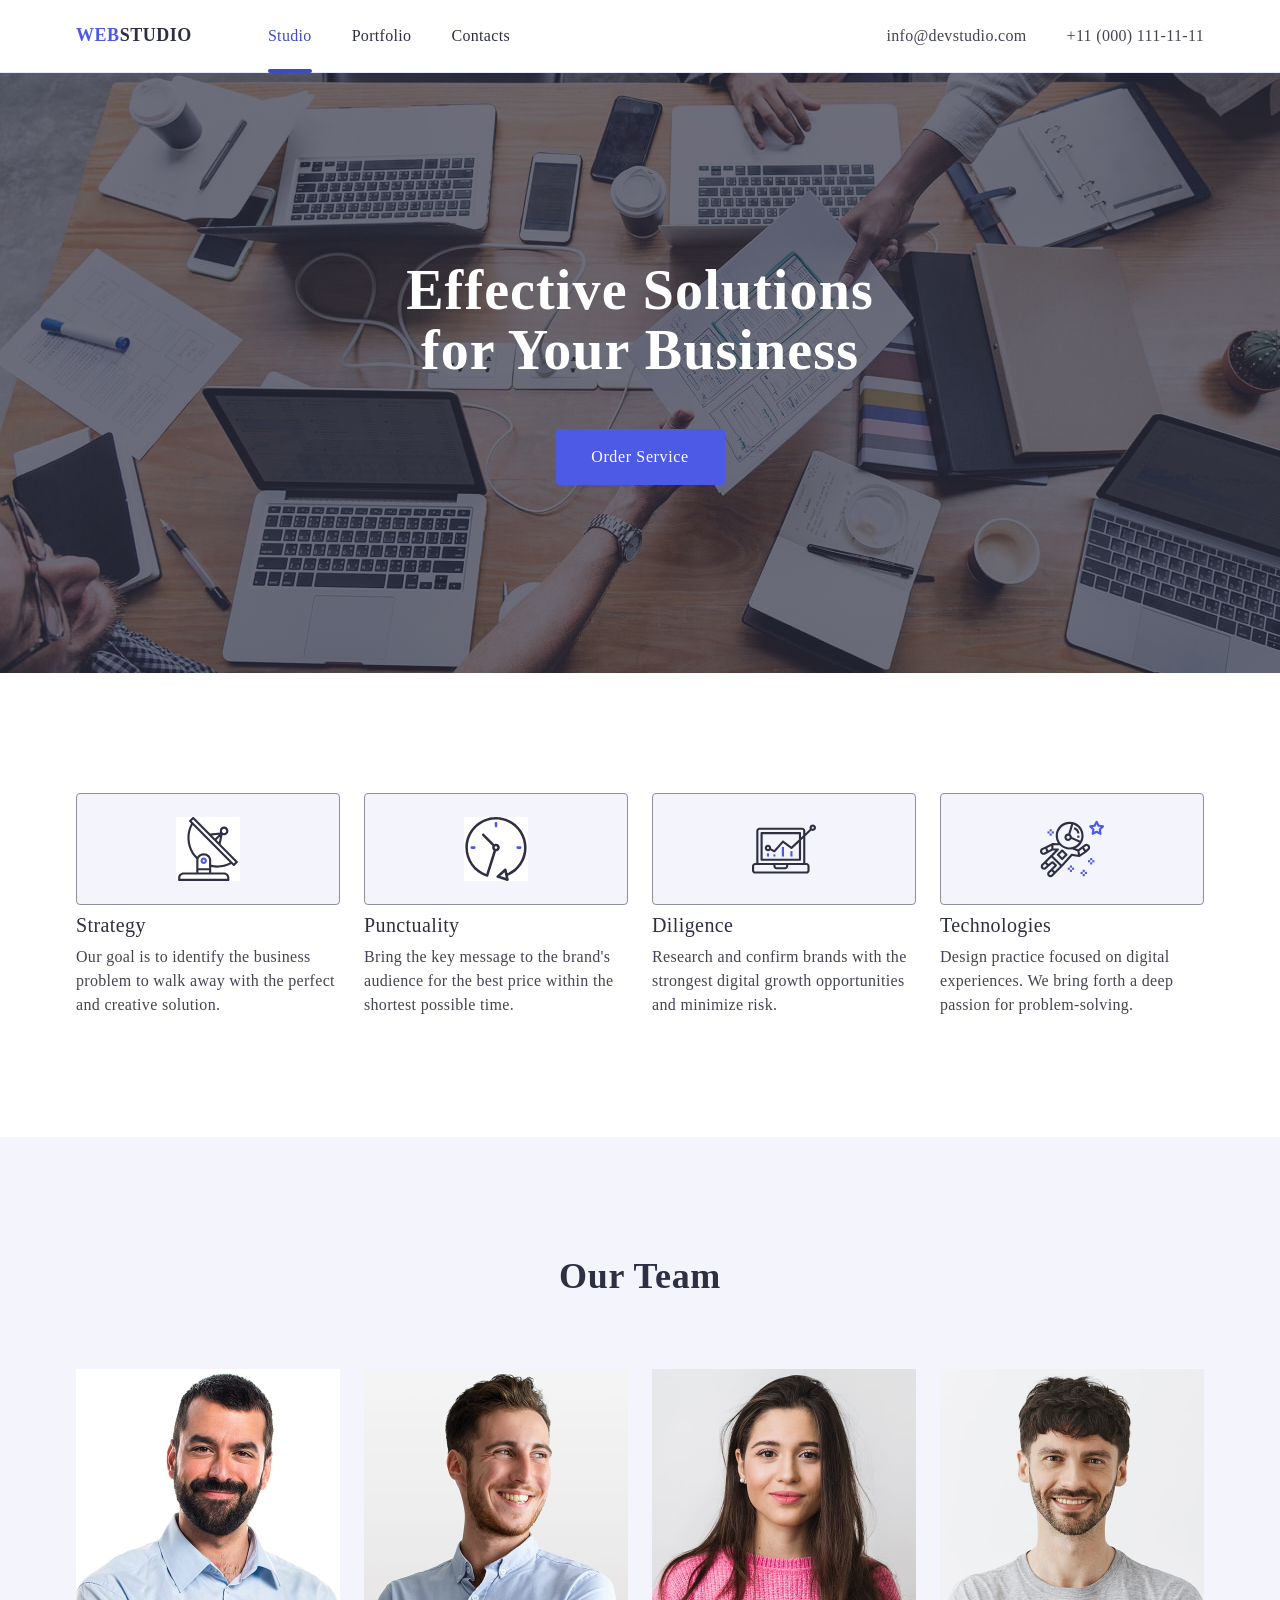
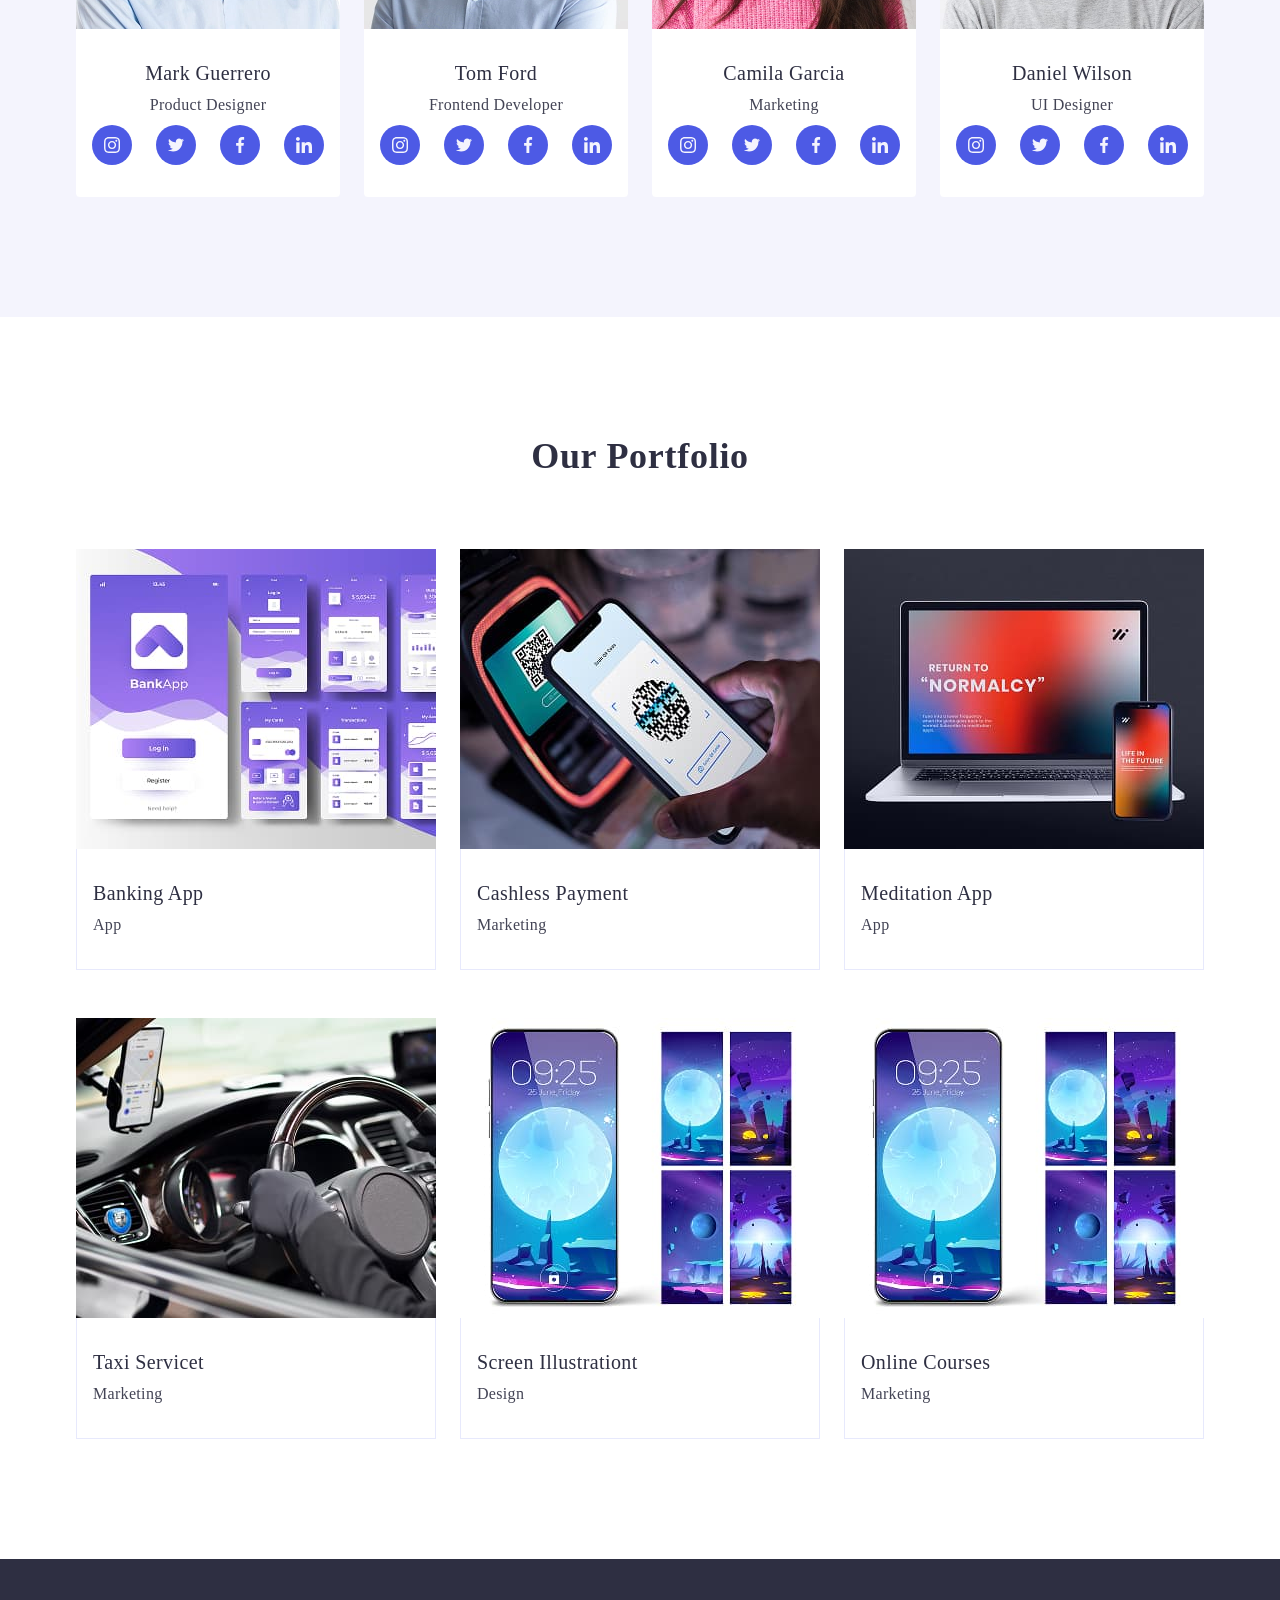
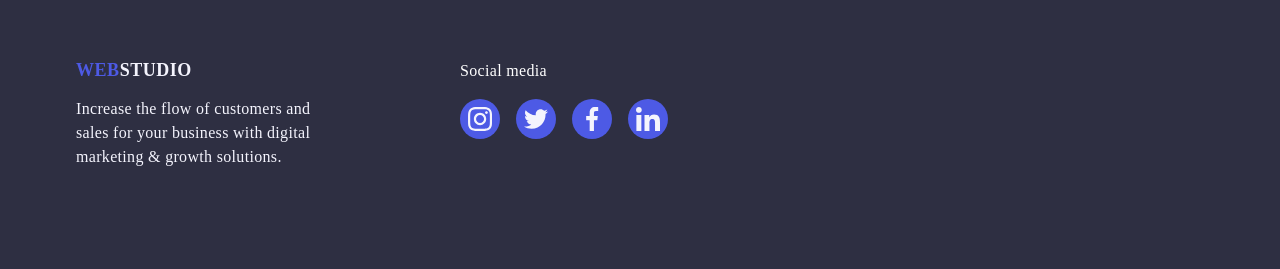
==== commit 0dd7a9f0: "add portfolio overlay" ====
--- a/index.html
+++ b/index.html
@@ -146,7 +146,7 @@
                       href=""
                       target="_blank"
                       rel="noopener no-referrer"
-                      aria-label="instagram"
+                      aria-label="Instagram"
                       ><svg class="tm-icon" width="16" height="16">
                         <use
                           href="./images/icons/icons.svg#icon-instagram"
@@ -160,7 +160,7 @@
                       href=""
                       target="_blank"
                       rel="noopener no-referrer"
-                      aria-label="twitter"
+                      aria-label="Twitter"
                       ><svg class="tm-icon" width="16" height="16">
                         <use href="./images/icons/icons.svg#icon-twitter"></use>
                       </svg>
@@ -172,7 +172,7 @@
                       href=""
                       target="_blank"
                       rel="noopener no-referrer"
-                      aria-label="facebook"
+                      aria-label="Facebook"
                       ><svg class="tm-icon" width="16" height="16">
                         <use
                           href="./images/icons/icons.svg#icon-facebook"
@@ -186,7 +186,7 @@
                       href=""
                       target="_blank"
                       rel="noopener no-referrer"
-                      aria-label="linkedin"
+                      aria-label="Linkedin"
                       ><svg class="tm-icon" width="16" height="16">
                         <use
                           href="./images/icons/icons.svg#icon-linkedin"
@@ -216,7 +216,7 @@
                       href=""
                       target="_blank"
                       rel="noopener no-referrer"
-                      aria-label="instagram"
+                      aria-label="Instagram"
                       ><svg class="tm-icon" width="16" height="16">
                         <use
                           href="./images/icons/icons.svg#icon-instagram"
@@ -230,7 +230,7 @@
                       href=""
                       target="_blank"
                       rel="noopener no-referrer"
-                      aria-label="twitter"
+                      aria-label="Twitter"
                       ><svg class="tm-icon" width="16" height="16">
                         <use href="./images/icons/icons.svg#icon-twitter"></use>
                       </svg>
@@ -242,7 +242,7 @@
                       href=""
                       target="_blank"
                       rel="noopener no-referrer"
-                      aria-label="facebook"
+                      aria-label="Facebook"
                       ><svg class="tm-icon" width="16" height="16">
                         <use
                           href="./images/icons/icons.svg#icon-facebook"
@@ -256,7 +256,7 @@
                       href=""
                       target="_blank"
                       rel="noopener no-referrer"
-                      aria-label="linkedin"
+                      aria-label="Linkedin"
                       ><svg class="tm-icon" width="16" height="16">
                         <use
                           href="./images/icons/icons.svg#icon-linkedin"
@@ -286,7 +286,7 @@
                       href=""
                       target="_blank"
                       rel="noopener no-referrer"
-                      aria-label="instagram"
+                      aria-label="Instagram"
                       ><svg class="tm-icon" width="16" height="16">
                         <use
                           href="./images/icons/icons.svg#icon-instagram"
@@ -300,7 +300,7 @@
                       href=""
                       target="_blank"
                       rel="noopener no-referrer"
-                      aria-label="twitter"
+                      aria-label="Twitter"
                       ><svg class="tm-icon" width="16" height="16">
                         <use href="./images/icons/icons.svg#icon-twitter"></use>
                       </svg>
@@ -312,7 +312,7 @@
                       href=""
                       target="_blank"
                       rel="noopener no-referrer"
-                      aria-label="facebook"
+                      aria-label="Facebook"
                       ><svg class="tm-icon" width="16" height="16">
                         <use
                           href="./images/icons/icons.svg#icon-facebook"
@@ -326,7 +326,7 @@
                       href=""
                       target="_blank"
                       rel="noopener no-referrer"
-                      aria-label="linkedin"
+                      aria-label="Linkedin"
                       ><svg class="tm-icon" width="16" height="16">
                         <use
                           href="./images/icons/icons.svg#icon-linkedin"
@@ -356,7 +356,7 @@
                       href=""
                       target="_blank"
                       rel="noopener no-referrer"
-                      aria-label="instagram"
+                      aria-label="Instagram"
                       ><svg class="tm-icon" width="16" height="16">
                         <use
                           href="./images/icons/icons.svg#icon-instagram"
@@ -370,7 +370,7 @@
                       href=""
                       target="_blank"
                       rel="noopener no-referrer"
-                      aria-label="twitter"
+                      aria-label="Twitter"
                       ><svg class="tm-icon" width="16" height="16">
                         <use href="./images/icons/icons.svg#icon-twitter"></use>
                       </svg>
@@ -382,7 +382,7 @@
                       href=""
                       target="_blank"
                       rel="noopener no-referrer"
-                      aria-label="facebook"
+                      aria-label="Facebook"
                       ><svg class="tm-icon" width="16" height="16">
                         <use
                           href="./images/icons/icons.svg#icon-facebook"
@@ -396,7 +396,7 @@
                       href=""
                       target="_blank"
                       rel="noopener no-referrer"
-                      aria-label="linkedin"
+                      aria-label="Linkedin"
                       ><svg class="tm-icon" width="16" height="16">
                         <use
                           href="./images/icons/icons.svg#icon-linkedin"
@@ -416,72 +416,114 @@
           <h2 class="section-title">Our Portfolio</h2>
           <ul class="portfolio-list">
             <li class="portfolio-item">
-              <img
-                src="./images/portfolio/banking.jpg"
-                alt="Banking App"
-                width="360"
-                height="300"
-              />
+              <div class="pf-thumb">
+                <img
+                  src="./images/portfolio/banking.jpg"
+                  alt="Banking App"
+                  width="360"
+                  height="300"
+                />
+                <p class="overlay-text">
+                  14 Stylish and User-Friendly App Design Concepts · Task
+                  Manager App · Calorie Tracker App · Exotic Fruit Ecommerce App
+                  · Cloud Storage App
+                </p>
+              </div>
               <div class="portfolio-content">
                 <h3 class="section-subtitle">Banking App</h3>
                 <p class="portfolio-desc">App</p>
               </div>
             </li>
             <li class="portfolio-item">
-              <img
-                src="./images/portfolio/cashless.jpg"
-                alt="Cashless Payment"
-                width="360"
-                height="300"
-              />
+              <div class="pf-thumb">
+                <img
+                  src="./images/portfolio/cashless.jpg"
+                  alt="Cashless Payment"
+                  width="360"
+                  height="300"
+                />
+                <p class="overlay-text">
+                  14 Stylish and User-Friendly App Design Concepts · Task
+                  Manager App · Calorie Tracker App · Exotic Fruit Ecommerce App
+                  · Cloud Storage App
+                </p>
+              </div>
               <div class="portfolio-content">
                 <h3 class="section-subtitle">Cashless Payment</h3>
                 <p class="portfolio-desc">Marketing</p>
               </div>
             </li>
             <li class="portfolio-item">
-              <img
-                src="./images/portfolio/meditation.jpg"
-                alt="Meditation App"
-                width="360"
-                height="300"
-              />
+              <div class="pf-thumb">
+                <img
+                  src="./images/portfolio/meditation.jpg"
+                  alt="Meditation App"
+                  width="360"
+                  height="300"
+                />
+                <p class="overlay-text">
+                  14 Stylish and User-Friendly App Design Concepts · Task
+                  Manager App · Calorie Tracker App · Exotic Fruit Ecommerce App
+                  · Cloud Storage App
+                </p>
+              </div>
               <div class="portfolio-content">
                 <h3 class="section-subtitle">Meditation App</h3>
                 <p class="portfolio-desc">App</p>
               </div>
             </li>
             <li class="portfolio-item">
-              <img
-                src="./images/portfolio/taxi.jpg"
-                alt="Taxi Service"
-                width="360"
-                height="300"
-              />
+              <div class="pf-thumb">
+                <img
+                  src="./images/portfolio/taxi.jpg"
+                  alt="Taxi Service"
+                  width="360"
+                  height="300"
+                />
+                <p class="overlay-text">
+                  14 Stylish and User-Friendly App Design Concepts · Task
+                  Manager App · Calorie Tracker App · Exotic Fruit Ecommerce App
+                  · Cloud Storage App
+                </p>
+              </div>
               <div class="portfolio-content">
                 <h3 class="section-subtitle">Taxi Servicet</h3>
                 <p class="portfolio-desc">Marketing</p>
               </div>
             </li>
             <li class="portfolio-item">
-              <img
-                src="./images/portfolio/screen.jpg"
-                alt="Screen Illustrations"
-                width="360"
-                height="300"
-              />
+              <div class="pf-thumb">
+                <img
+                  src="./images/portfolio/screen.jpg"
+                  alt="Screen Illustrations"
+                  width="360"
+                  height="300"
+                />
+                <p class="overlay-text">
+                  14 Stylish and User-Friendly App Design Concepts · Task
+                  Manager App · Calorie Tracker App · Exotic Fruit Ecommerce App
+                  · Cloud Storage App
+                </p>
+              </div>
               <div class="portfolio-content">
                 <h3 class="section-subtitle">Screen Illustrationt</h3>
                 <p class="portfolio-desc">Design</p>
               </div>
             </li>
             <li class="portfolio-item">
-              <img
-                src="./images/portfolio/online.jpg"
-                alt="Online Courses"
-                width="360"
-                height="300"
-              />
+              <div class="pf-thumb">
+                <img
+                  src="./images/portfolio/screen.jpg"
+                  alt="Screen Illustrations"
+                  width="360"
+                  height="300"
+                />
+                <p class="overlay-text">
+                  14 Stylish and User-Friendly App Design Concepts · Task
+                  Manager App · Calorie Tracker App · Exotic Fruit Ecommerce App
+                  · Cloud Storage App
+                </p>
+              </div>
               <div class="portfolio-content">
                 <h3 class="section-subtitle">Online Courses</h3>
                 <p class="portfolio-desc">Marketing</p>
--- a/css/styles.css
+++ b/css/styles.css
@@ -1,12 +1,18 @@
 /* ======== VARIABLES ======== */
-:root {
-  --primary-font: 'Roboto', sans-serif;
-  --logo-font: 'Raleway', sans-serif;
-  --primary-white-color: #fff;
-  --primary-black-color: #434455;
-  --secondary-black-color: #2e2f42;
-  --primary-accent-color: #404bbf;
-}
+:root {  
+  /* Текстові та фонові кольори */
+    --primary-white-color: rgb(255 255 255);
+    --primary-black-color: rgb(67 68 85);
+    --secondary-black-color: rgb(46 47 66);
+    --secondary-bg-color: rgb(244 244 253);
+  
+    /* Брендові та акцентні кольори */
+    --primary-brand-color: rgb(77 90 229);     /* Iris */
+    --primary-accent-color: rgb(64 75 191);     /* Ocean */
+  
+    /* Колір для рамок (Borders) */
+    --secondary-accent-color: rgb(231 233 252);  
+} 
 
 /* ======== /VARIABLES ======== */
 
@@ -98,7 +104,7 @@
 
 /* ======== HEADER STYLES ======== */
 .page-header {
-  border-bottom: 1px solid #e7e9fc;
+  border-bottom: 1px solid var(--secondary-accent-color);
   box-shadow:
     0 1px 6px 0 rgba(46, 47, 66, 0.08),
     0 1px 1px 0 rgba(46, 47, 66, 0.16),
@@ -122,7 +128,7 @@
   line-height: 1.17;
   letter-spacing: 0.03em;
   text-transform: uppercase;
-  color: #4d5ae5;
+  color: var(--primary-brand-color);
 }
 
 .header-logo {
@@ -228,7 +234,7 @@
   line-height: 1.5;
   letter-spacing: 0.04em;
   color: var(--primary-white-color);
-  background-color: #4d5ae5;
+  background-color: var(--primary-brand-color);
 }
 
 .hero-btn:hover,
@@ -254,8 +260,8 @@
   align-items: center;
   height: 112px;
   margin-bottom: 8px;
-  background-color: #f4f4fd;
-  border: 1px solid #8e8f99;
+  background-color: var(--secondary-bg-color);
+  border: 1px solid rgb(142 143 153);
   border-radius: 4px;
 }
 
@@ -263,7 +269,7 @@
 
 /* ======== TEAM SECTION ======== */
 .team {
-  background-color: #f4f4fd;
+  background-color: var(--secondary-bg-color);
 }
 
 .team-list {
@@ -301,7 +307,7 @@
 .tm-item-link {
   width: 100%;
   height: 100%;
-  background-color: #4d5ae5;
+  background-color: var(--primary-brand-color);
   /* Основний синій колір */
   border-radius: 50%;
   /* Робимо круглу кнопку */
@@ -313,12 +319,12 @@
 
 .tm-item-link:hover,
 .tm-item-link:focus {
-  background-color: #404bbf;
+  background-color: var(--primary-accent-color);
   /* Колір при наведенні */
 }
 
 .tm-icon {
-  fill: #f4f4fd;
+  fill: var(--secondary-bg-color);
   /* Світлий колір самої іконки всередині кола */
 }
 
@@ -333,17 +339,57 @@
 
 .portfolio-item {
   width: calc((100% - 2 * 24px) / 3);
-}
-
-.portfolio-item img {
+  transition: box-shadow 250ms cubic-bezier(0.4, 0, 0.2, 1);
+}
+
+/* 1. Ефект тіні при ховері на всю картку (li) */
+.portfolio-item:hover,
+.portfolio-item:focus {
+  box-shadow:
+    0px 1px 6px rgba(46, 47, 66, 0.08),
+    0px 1px 1px rgba(46, 47, 66, 0.16),
+    0px 2px 1px rgba(46, 47, 66, 0.08);
+}
+
+.pf-thumb {
+  position: relative;
+  overflow: hidden; /* приховує оверлей коди він зміщений вниз */
+}
+
+.pf-thumb img {
   display: block;
+  max-width: 100%;
+  height: auto;
+}
+
+.overlay-text {
+  position: absolute;
+  top: 0;
+  left: 0;
+  width: 100%;
+  height: 100%;
+  padding: 40px 32px;
+  font-size: 16px;
+  line-height: 1.5;
+  letter-spacing: 0.02em;
+  color: var(--secondary-bg-color);
+  background-color: var(--primary-brand-color);
+  /* Початковий стан (знизу за межами видимості) */
+  transform: translateY(100%);
+  transition: transform 250ms cubic-bezier(0.4, 0, 0.2, 1);
+}
+
+/* Поява оверлею при наведенні на li */
+/* 3. Селектор нащадка: зміна transform при ховері на батька (li) */
+.portfolio-item:hover .overlay-text,
+.portfolio-item:focus .overlay-text {
+  transform: translateY(0);
 }
 
 .portfolio-content {
-  border-bottom: 1px solid #e7e9fc;
-  border-left: 1px solid #e7e9fc;
-  border-right: 1px solid #e7e9fc;
   padding: 32px 16px;
+  border: 1px solid var(--secondary-accent-color);
+  border-top: none;
 }
 /* ======== /PORTFOLIO SECTION ======== */
 
@@ -370,14 +416,14 @@
 }
 
 .footer-logo .logo-part {
-  color: #f4f4fd;
+  color: var(--secondary-bg-color);
 }
 
 .footer-desc {
   max-width: 264px;
   font-weight: 400;
   font-size: 16px;
-  color: #f4f4fd;
+  color: var(--secondary-bg-color);
 }
 
 /* Соціальні мережі у футері */
@@ -387,7 +433,7 @@
   font-size: 16px;
   line-height: 1.5;
   letter-spacing: 0.02em;
-  color: #ffffff;
+  color: var(--primary-white-color);
   margin-bottom: 16px;
 }
 
@@ -404,7 +450,7 @@
 .ft-item-link {
   width: 100%;
   height: 100%;
-  background-color: #4d5ae5;
+  background-color: var(--primary-brand-color);
   border-radius: 50%;
   display: flex;
   align-items: center;
@@ -415,9 +461,9 @@
 /* Специфічний колір для футера при наведенні */
 .ft-item-link:hover,
 .ft-item-link:focus {
-  background-color: #31d0aa;
+  background-color: rgb(49 208 170);
 }
 
 .ft-icon {
-  fill: #f4f4fd;
-}+  fill: var(--secondary-bg-color);
+}
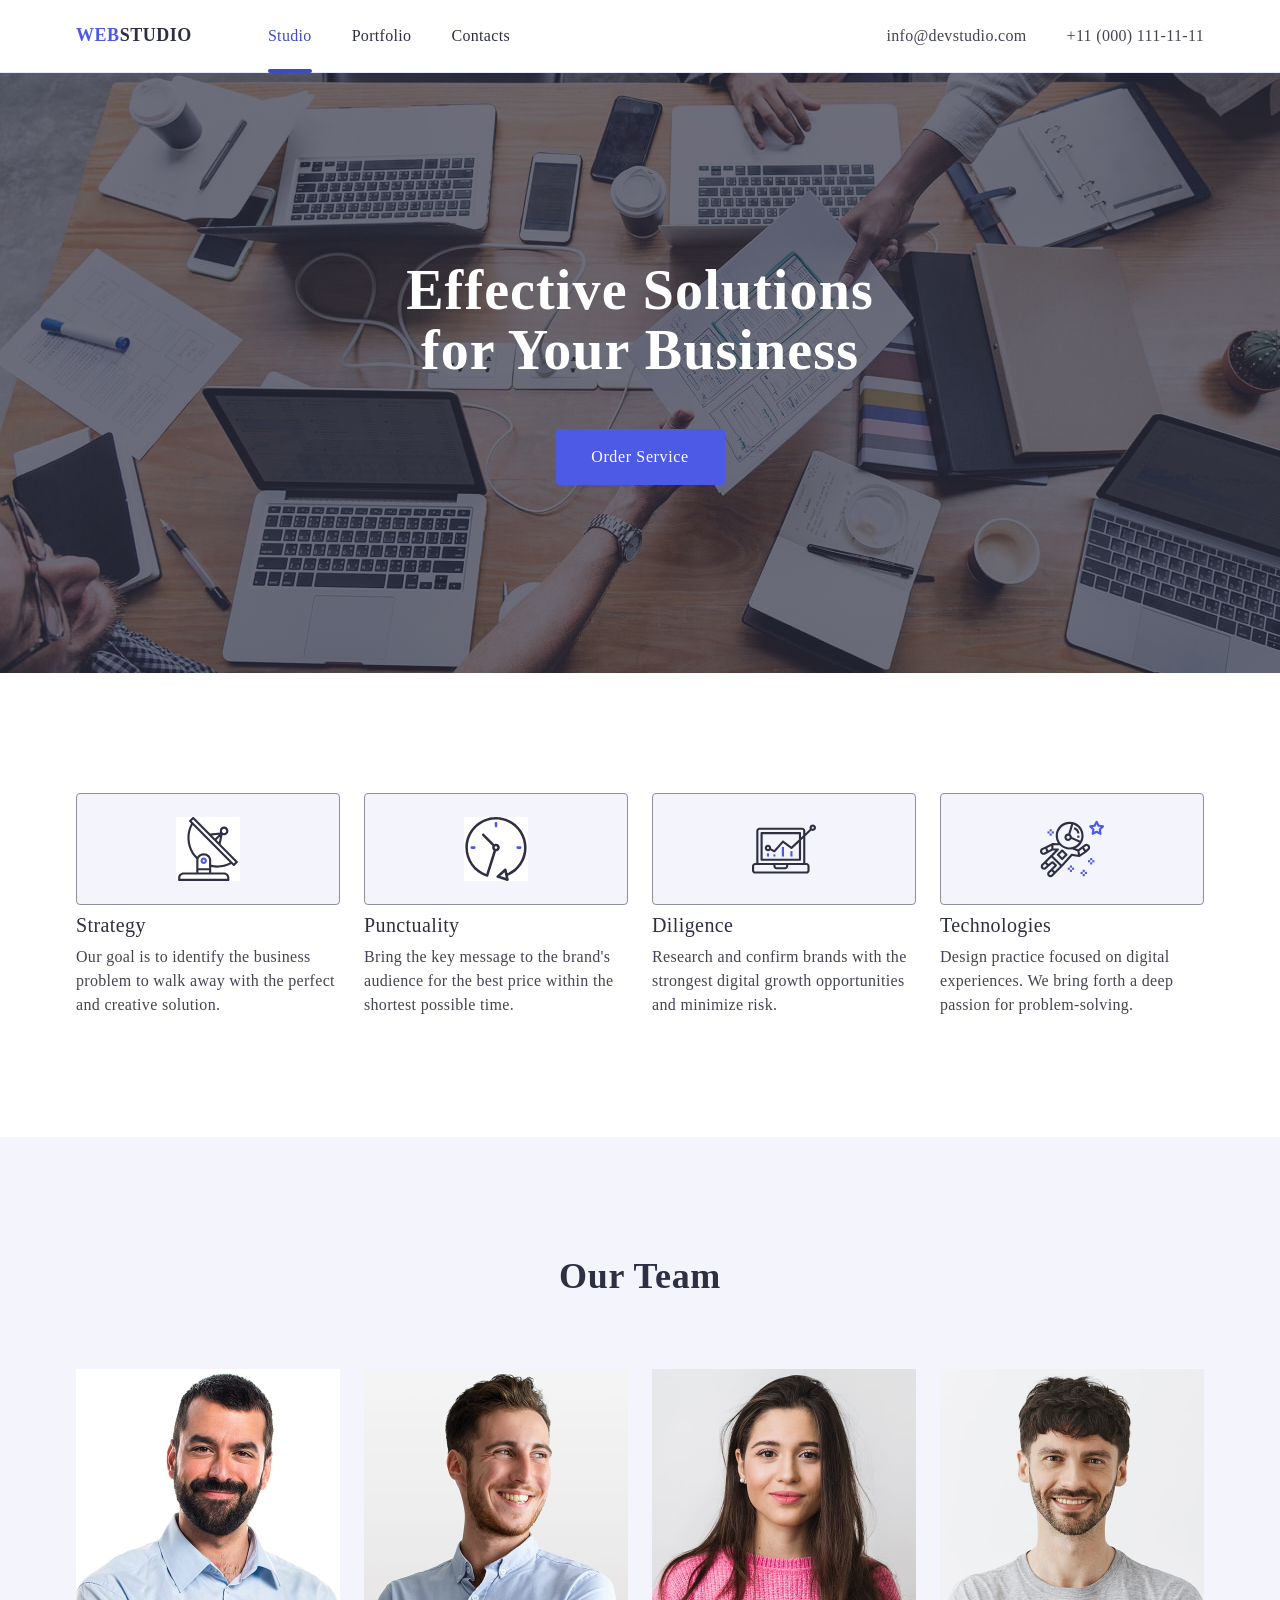
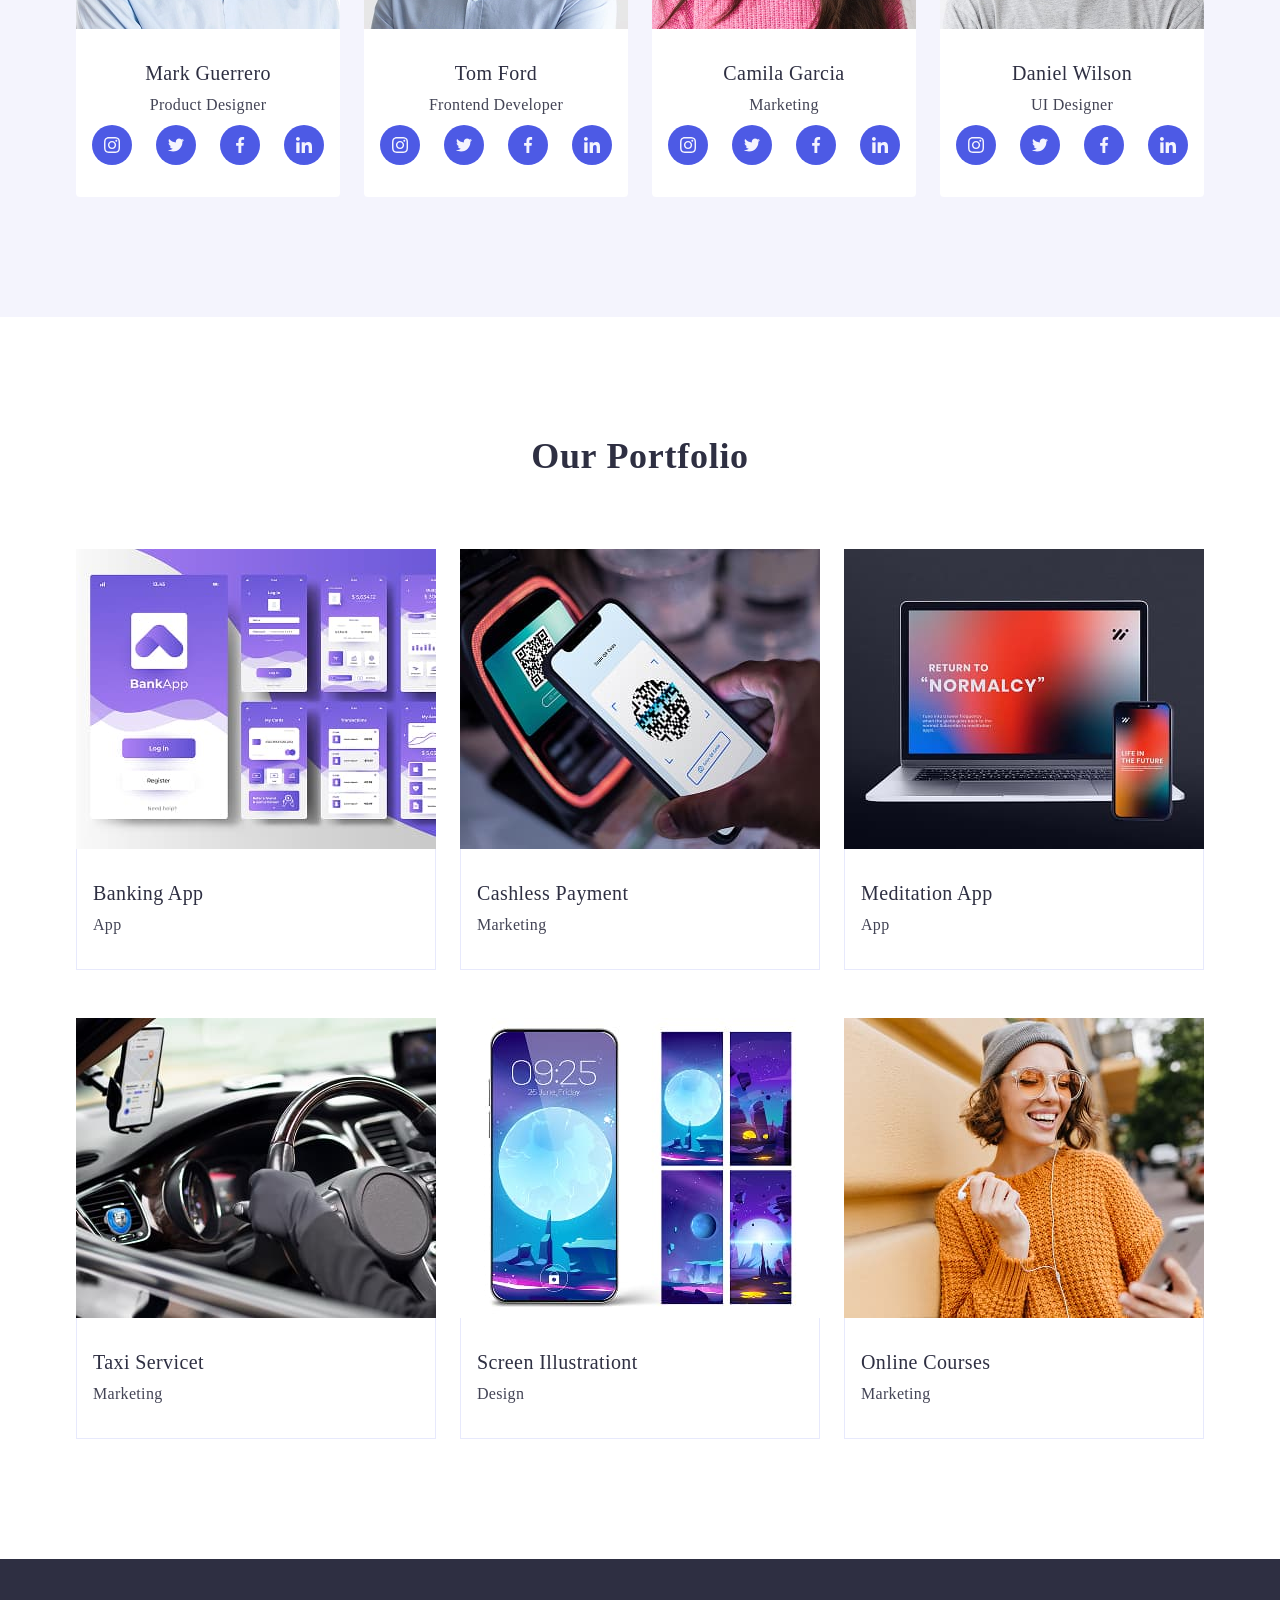
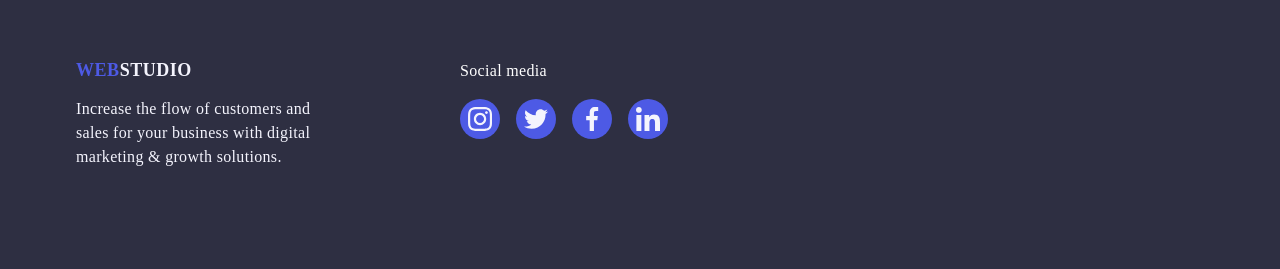
==== commit 150e968c: "and" ====
--- a/index.html
+++ b/index.html
@@ -513,7 +513,7 @@
             <li class="portfolio-item">
               <div class="pf-thumb">
                 <img
-                  src="./images/portfolio/screen.jpg"
+                  src="./images/portfolio/online.jpg"
                   alt="Screen Illustrations"
                   width="360"
                   height="300"
